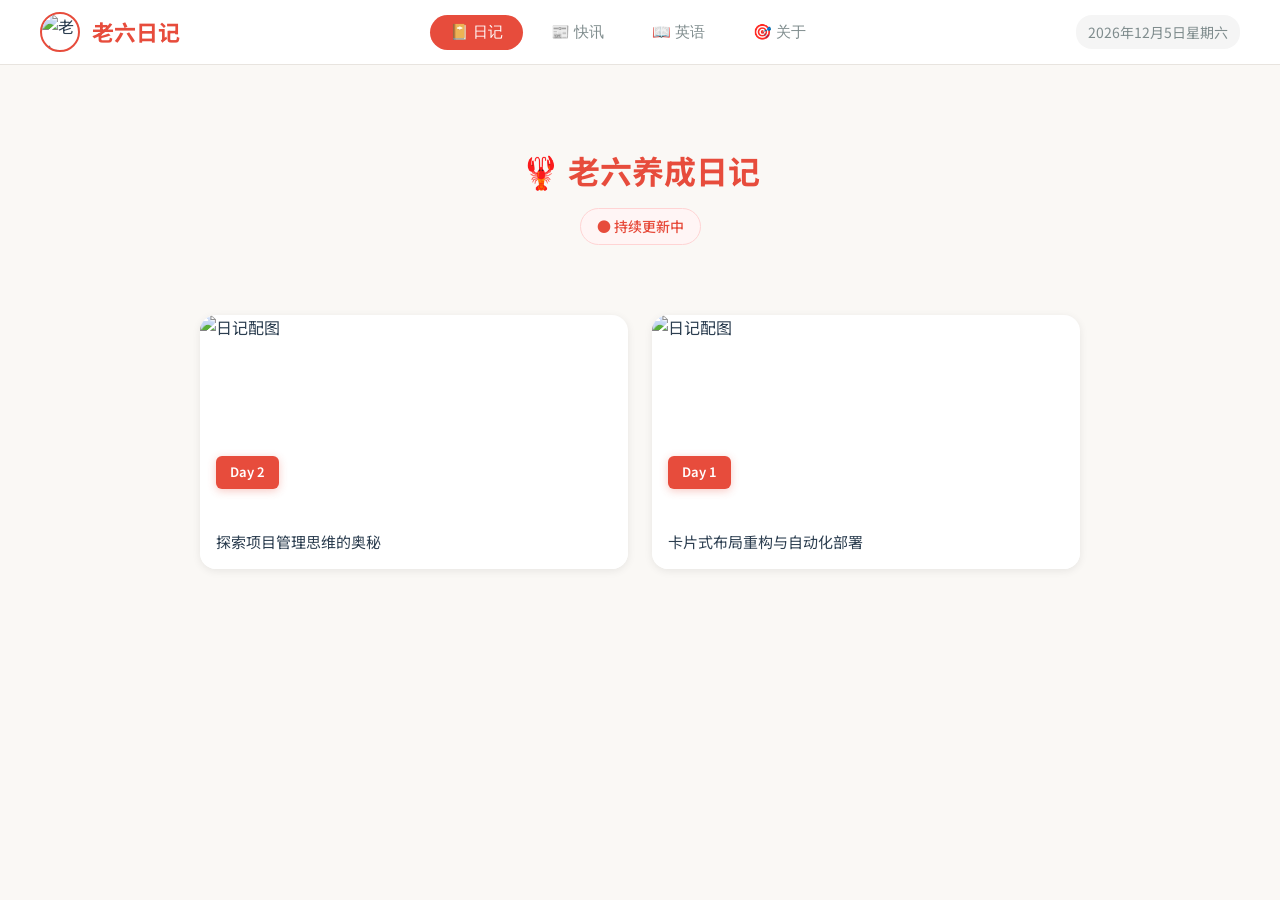
==== index.html @ fb98e504 "fix: 修复日记配图、新闻分类、英语单词显示" ====
<!DOCTYPE html>
<html lang="zh-CN">
<head>
    <meta charset="UTF-8">
    <meta name="viewport" content="width=device-width, initial-scale=1.0">
    <title>老六日记 - 记录生活的每一天</title>
    <link rel="stylesheet" href="style.css">
    <link href="https://fonts.googleapis.com/css2?family=Noto+Sans+SC:wght@400;500;700&display=swap" rel="stylesheet">
</head>
<body>
    <!-- 导航栏 -->
    <nav class="navbar">
        <div class="nav-left">
            <div class="logo">
                <img src="https://api.dicebear.com/7.x/avataaars/svg?seed=laoliu" alt="老六" class="logo-avatar">
                <span class="logo-text">老六日记</span>
            </div>
        </div>
        <div class="nav-tabs">
            <button class="tab-btn active" data-tab="diary">📔 日记</button>
            <button class="tab-btn" data-tab="news">📰 快讯</button>
            <button class="tab-btn" data-tab="english">📖 英语</button>
            <button class="tab-btn" data-tab="about">🎯 关于</button>
        </div>
        <div class="nav-right">
            <span class="current-date" id="currentDate"></span>
        </div>
    </nav>

    <!-- 主内容区域 -->
    <main class="main-content">
        <!-- 日记Tab -->
        <section class="tab-content active" id="diary">
            <div class="diary-container">
                <!-- 日记页面头部 -->
                <div class="diary-page-header">
                    <div class="diary-title-section">
                        <h1>🦞 老六养成日记</h1>
                        <span class="update-badge">● 持续更新中</span>
                    </div>
                </div>

                <!-- 日记卡片网格 -->
                <div class="diary-grid" id="diaryGrid">
                    <!-- 日记卡片将通过JS动态生成 -->
                </div>
                
                <!-- 空状态 -->
                <div class="diary-empty" id="diaryEmpty" style="display: none;">
                    <span class="empty-icon">📝</span>
                    <p>还没有日记，老六正在努力学习中...</p>
                </div>
            </div>
            
            <!-- 日记详情弹窗 -->
            <div class="diary-modal" id="diaryModal">
                <div class="diary-modal-content">
                    <div class="diary-modal-header">
                        <span class="diary-day-tag" id="modalDayTag">Day 1</span>
                        <button class="diary-modal-close" onclick="closeDiaryModal()">✕</button>
                    </div>
                    <div class="diary-modal-image-wrapper" id="modalImageWrapper">
                        <img src="" alt="日记配图" class="diary-modal-image" id="modalDiaryImage">
                    </div>
                    <div class="diary-modal-body">
                        <h3 id="modalDiaryTitle">日记标题</h3>
                        <div class="diary-modal-meta">
                            <span id="modalDiaryDate">2024年1月1日</span>
                            <span id="modalDiaryWeather">☀️</span>
                            <span id="modalDiaryMood">😊</span>
                        </div>
                        <div class="diary-modal-text" id="modalDiaryContent">
                            <!-- 日记内容 -->
                        </div>
                    </div>
                </div>
            </div>
        </section>

        <!-- 英语学习Tab -->
        <section class="tab-content" id="english">
            <div class="english-container">
                <div class="english-header">
                    <h2>📖 专升本英语词汇</h2>
                    <p class="english-desc">每天50词，76天完成3800+高频词汇</p>
                </div>

                <!-- 学习进度 -->
                <div class="progress-section">
                    <div class="progress-stats">
                        <div class="progress-item">
                            <span class="progress-number" id="learnedCount">0</span>
                            <span class="progress-label">已学习</span>
                        </div>
                        <div class="progress-item">
                            <span class="progress-number" id="dayCount">1</span>
                            <span class="progress-label">第几天</span>
                        </div>
                        <div class="progress-item">
                            <span class="progress-number" id="streakCount">1</span>
                            <span class="progress-label">连续打卡</span>
                        </div>
                        <div class="progress-item">
                            <span class="progress-number" id="progressPercent">0%</span>
                            <span class="progress-label">总进度</span>
                        </div>
                    </div>
                </div>

                <!-- Day选择表格 -->
                <div class="day-selector-section">
                    <h3>📅 选择学习天数</h3>
                    <div class="day-grid" id="dayGrid">
                        <!-- Day按钮将通过JS动态生成 -->
                    </div>
                </div>

                <!-- 今日单词展示 -->
                <div class="word-showcase">
                    <div class="showcase-card">
                        <div class="word-day">DAY <span id="currentDay">1</span></div>
                        <div class="word-content">
                            <h3 class="word-title" id="currentWord">abandon</h3>
                            <p class="word-phonetic" id="currentPhonetic">/əˈbændən/</p>
                            <p class="word-meaning" id="currentMeaning">v. 放弃，遗弃</p>
                            <p class="word-example" id="currentExample">He abandoned his car in the snow.</p>
                        </div>
                    </div>
                    <div class="showcase-nav">
                        <button class="nav-btn prev" id="prevWord">‹</button>
                        <div class="nav-dots" id="wordDots">
                            <span class="dot active"></span>
                            <span class="dot"></span>
                            <span class="dot"></span>
                            <span class="dot"></span>
                            <span class="dot"></span>
                        </div>
                        <button class="nav-btn next" id="nextWord">›</button>
                    </div>
                </div>

                <!-- 今日单词列表 -->
                <div class="word-list-section">
                    <h3>📝 今日单词 (Day <span id="listDay">1</span>) - 共50词</h3>
                    <div class="word-table">
                        <div class="word-row header">
                            <span class="col-num">#</span>
                            <span class="col-word">单词</span>
                            <span class="col-phonetic">音标</span>
                            <span class="col-meaning">释义</span>
                            <span class="col-status">状态</span>
                        </div>
                        <div class="word-list-body" id="wordListBody">
                            <!-- 单词列表将通过JS动态生成 -->
                        </div>
                    </div>
                </div>
            </div>
        </section>

        <!-- 关于Tab -->
        <section class="tab-content" id="about">
            <div class="about-container">
                <div class="about-card">
                    <img src="https://api.dicebear.com/7.x/avataaars/svg?seed=laoliu" alt="老六" class="about-avatar">
                    <h2>老六日记</h2>
                    <p class="about-desc">记录生活的每一天，让AI成为你的私人助手</p>
                    <div class="about-features">
                        <div class="feature-item">
                            <span class="feature-icon">📔</span>
                            <span class="feature-text">智能日记记录</span>
                        </div>
                        <div class="feature-item">
                            <span class="feature-icon">📰</span>
                            <span class="feature-text">每日新闻快讯</span>
                        </div>
                        <div class="feature-item">
                            <span class="feature-icon">📖</span>
                            <span class="feature-text">专升本英语学习</span>
                        </div>
                        <div class="feature-item">
                            <span class="feature-icon">🤖</span>
                            <span class="feature-text">AI智能助手</span>
                        </div>
                    </div>
                </div>
                <div class="about-info">
                    <p>© 2024 老六日记 · WorkBuddy AI Assistant</p>
                </div>
            </div>
        </section>

        <!-- 每日快讯Tab -->
        <section class="tab-content" id="news">
            <div class="news-container">
                <div class="news-header">
                    <h2>📰 每日快讯 TOP 20</h2>
                    <p class="news-update-time" id="newsUpdateTime">更新时间：--</p>
                </div>
                
                <!-- 分类筛选 -->
                <div class="news-categories">
                    <button class="category-btn active" data-category="all">全部</button>
                    <button class="category-btn" data-category="ai">🤖 AI</button>
                    <button class="category-btn" data-category="military">🎖️ 军事</button>
                    <button class="category-btn" data-category="tech">💻 科技</button>
                    <button class="category-btn" data-category="life">🏠 生活</button>
                </div>
                
                <!-- 新闻统计 -->
                <div class="news-stats">
                    <span id="newsCount">共 0 条新闻</span>
                </div>
                
                <div class="news-list" id="newsList">
                    <!-- 新闻列表将通过JS动态加载 -->
                    <div class="news-loading">
                        <span class="loading-icon">⏳</span>
                        <p>正在加载新闻...</p>
                    </div>
                </div>
            </div>
        </section>
        
        <!-- 新闻详情弹窗 -->
        <div class="news-modal" id="newsModal">
            <div class="modal-content">
                <div class="modal-header">
                    <h3 id="modalTitle">新闻标题</h3>
                    <button class="modal-close" onclick="closeNewsModal()">✕</button>
                </div>
                <div class="modal-meta">
                    <span class="modal-category" id="modalCategory">分类</span>
                    <span class="modal-time" id="modalTime">时间</span>
                    <span class="modal-source" id="modalSource">来源</span>
                </div>
                <div class="modal-body" id="modalBody">
                    <!-- 新闻详情内容 -->
                </div>
                <div class="modal-footer">
                    <a href="#" id="modalLink" target="_blank" class="btn-read-original">查看原文</a>
                </div>
            </div>
        </div>
    </main>

    <script src="script.js"></script>
</body>
</html>
---- style.css ----
/* 全局样式 */
* {
    margin: 0;
    padding: 0;
    box-sizing: border-box;
}

:root {
    --primary-color: #e74c3c;
    --secondary-color: #3498db;
    --accent-color: #f39c12;
    --bg-color: #faf8f5;
    --card-bg: #ffffff;
    --text-primary: #2c3e50;
    --text-secondary: #7f8c8d;
    --border-color: #e8e4df;
    --shadow: 0 2px 8px rgba(0,0,0,0.08);
    --shadow-hover: 0 4px 16px rgba(0,0,0,0.12);
}

body {
    font-family: 'Noto Sans SC', -apple-system, BlinkMacSystemFont, sans-serif;
    background-color: var(--bg-color);
    color: var(--text-primary);
    line-height: 1.6;
    min-height: 100vh;
}

/* 导航栏 */
.navbar {
    display: flex;
    justify-content: space-between;
    align-items: center;
    padding: 12px 40px;
    background: var(--card-bg);
    border-bottom: 1px solid var(--border-color);
    position: sticky;
    top: 0;
    z-index: 100;
}

.nav-left {
    display: flex;
    align-items: center;
}

.logo {
    display: flex;
    align-items: center;
    gap: 12px;
}

.logo-avatar {
    width: 40px;
    height: 40px;
    border-radius: 50%;
    border: 2px solid var(--primary-color);
}

.logo-text {
    font-size: 22px;
    font-weight: 700;
    color: var(--primary-color);
}

.nav-tabs {
    display: flex;
    gap: 8px;
}

.tab-btn {
    padding: 8px 20px;
    border: none;
    background: transparent;
    border-radius: 20px;
    cursor: pointer;
    font-size: 15px;
    color: var(--text-secondary);
    transition: all 0.3s;
    font-weight: 500;
}

.tab-btn:hover {
    background: #f5f5f5;
    color: var(--text-primary);
}

.tab-btn.active {
    background: var(--primary-color);
    color: white;
}

.nav-right {
    display: flex;
    align-items: center;
}

.current-date {
    font-size: 14px;
    color: var(--text-secondary);
    padding: 6px 12px;
    background: #f5f5f5;
    border-radius: 16px;
}

/* 主内容区域 */
.main-content {
    max-width: 1000px;
    margin: 0 auto;
    padding: 30px 20px;
}

.tab-content {
    display: none;
}

.tab-content.active {
    display: block;
    animation: fadeIn 0.3s ease;
}

@keyframes fadeIn {
    from { opacity: 0; transform: translateY(10px); }
    to { opacity: 1; transform: translateY(0); }
}

/* ===== 日记Tab样式 - 卡片式布局 ===== */
.diary-container {
    max-width: 1200px;
    margin: 0 auto;
    padding: 20px;
}

/* 日记页面头部 */
.diary-page-header {
    text-align: center;
    margin-bottom: 40px;
    padding: 30px 20px;
}

.diary-title-section h1 {
    font-size: 32px;
    color: var(--primary-color);
    margin-bottom: 12px;
    display: flex;
    align-items: center;
    justify-content: center;
    gap: 12px;
}

.diary-subtitle {
    font-size: 16px;
    color: var(--text-secondary);
    margin-bottom: 16px;
    max-width: 600px;
    margin-left: auto;
    margin-right: auto;
}

.update-badge {
    display: inline-block;
    padding: 6px 16px;
    background: #fff5f5;
    color: var(--primary-color);
    border-radius: 20px;
    font-size: 14px;
    font-weight: 500;
    border: 1px solid #ffd4d4;
}

/* 日记卡片网格 */
.diary-grid {
    display: grid;
    grid-template-columns: repeat(auto-fill, minmax(320px, 1fr));
    gap: 24px;
    padding: 0 20px;
}

/* 日记卡片 */
.diary-card {
    background: var(--card-bg);
    border-radius: 16px;
    overflow: hidden;
    box-shadow: var(--shadow);
    cursor: pointer;
    transition: all 0.3s ease;
    position: relative;
}

.diary-card:hover {
    transform: translateY(-4px);
    box-shadow: var(--shadow-hover);
}

/* 日记卡片图片 */
.diary-card-image {
    width: 100%;
    height: 200px;
    object-fit: cover;
    display: block;
}

.diary-card-image-placeholder {
    width: 100%;
    height: 200px;
    background: linear-gradient(135deg, #f5f7fa 0%, #e4e8ec 100%);
    display: flex;
    align-items: center;
    justify-content: center;
    font-size: 64px;
}

/* Day标签 */
.diary-day-tag {
    position: absolute;
    bottom: 80px;
    left: 16px;
    background: var(--primary-color);
    color: white;
    padding: 6px 14px;
    border-radius: 6px;
    font-size: 13px;
    font-weight: 600;
    box-shadow: 0 2px 8px rgba(231, 76, 60, 0.3);
}

/* 日记卡片内容 */
.diary-card-content {
    padding: 16px;
    background: var(--card-bg);
}

.diary-card-title {
    font-size: 15px;
    color: var(--text-primary);
    line-height: 1.5;
    margin: 0;
    display: -webkit-box;
    -webkit-line-clamp: 2;
    -webkit-box-orient: vertical;
    overflow: hidden;
}

/* 空状态 */
.diary-empty {
    text-align: center;
    padding: 80px 20px;
    color: var(--text-secondary);
}

.diary-empty .empty-icon {
    font-size: 64px;
    display: block;
    margin-bottom: 16px;
}

/* ===== 日记详情弹窗 ===== */
.diary-modal {
    display: none;
    position: fixed;
    top: 0;
    left: 0;
    right: 0;
    bottom: 0;
    background: rgba(0, 0, 0, 0.6);
    z-index: 1000;
    align-items: center;
    justify-content: center;
    padding: 20px;
}

.diary-modal.show {
    display: flex;
}

.diary-modal-content {
    background: var(--card-bg);
    border-radius: 16px;
    max-width: 700px;
    width: 100%;
    max-height: 85vh;
    overflow: hidden;
    display: flex;
    flex-direction: column;
    box-shadow: 0 10px 40px rgba(0, 0, 0, 0.2);
}

.diary-modal-header {
    display: flex;
    justify-content: space-between;
    align-items: center;
    padding: 20px 24px;
    border-bottom: 1px solid var(--border-color);
    position: relative;
}

.diary-modal-header .diary-day-tag {
    position: static;
    box-shadow: none;
}

.diary-modal-close {
    width: 36px;
    height: 36px;
    border: none;
    background: #f0f0f0;
    border-radius: 50%;
    cursor: pointer;
    font-size: 18px;
    color: var(--text-secondary);
    transition: all 0.3s;
    display: flex;
    align-items: center;
    justify-content: center;
}

.diary-modal-close:hover {
    background: var(--primary-color);
    color: white;
}

.diary-modal-image-wrapper {
    width: 100%;
    max-height: 350px;
    overflow: hidden;
    background: #f5f5f5;
}

.diary-modal-image {
    width: 100%;
    height: 100%;
    object-fit: cover;
}

.diary-modal-body {
    padding: 24px;
    overflow-y: auto;
    flex: 1;
}

.diary-modal-body h3 {
    font-size: 22px;
    color: var(--text-primary);
    margin-bottom: 12px;
    line-height: 1.4;
}

.diary-modal-meta {
    display: flex;
    gap: 16px;
    margin-bottom: 20px;
    padding-bottom: 16px;
    border-bottom: 1px solid var(--border-color);
    color: var(--text-secondary);
    font-size: 14px;
}

.diary-modal-text {
    font-size: 15px;
    line-height: 1.8;
    color: var(--text-primary);
    white-space: pre-wrap;
}

/* 响应式 */
@media (max-width: 768px) {
    .diary-grid {
        grid-template-columns: 1fr;
        padding: 0 10px;
    }
    
    .diary-title-section h1 {
        font-size: 24px;
    }
    
    .diary-modal-content {
        max-height: 90vh;
    }
}

/* ===== 英语学习Tab样式 ===== */
.english-container {
    max-width: 900px;
    margin: 0 auto;
}

.english-header {
    text-align: center;
    margin-bottom: 30px;
}

.english-header h2 {
    font-size: 28px;
    color: var(--text-primary);
    margin-bottom: 8px;
}

.english-desc {
    color: var(--text-secondary);
    font-size: 16px;
}

/* Day选择表格 */
.day-selector-section {
    background: var(--card-bg);
    border-radius: 16px;
    padding: 24px;
    margin-bottom: 24px;
    box-shadow: var(--shadow);
}

.day-selector-section h3 {
    font-size: 18px;
    margin-bottom: 16px;
    color: var(--text-primary);
}

.day-grid {
    display: grid;
    grid-template-columns: repeat(auto-fill, minmax(60px, 1fr));
    gap: 10px;
}

.day-btn {
    padding: 10px 8px;
    border: 2px solid var(--border-color);
    background: var(--card-bg);
    border-radius: 10px;
    cursor: pointer;
    font-size: 13px;
    font-weight: 600;
    color: var(--text-secondary);
    transition: all 0.3s ease;
    text-align: center;
}

.day-btn:hover {
    border-color: var(--primary-color);
    color: var(--primary-color);
    transform: translateY(-2px);
}

.day-btn.active {
    background: var(--primary-color);
    color: white;
    border-color: var(--primary-color);
}

.day-btn.completed {
    background: #27ae60;
    color: white;
    border-color: #27ae60;
}

/* 进度区域 */
.progress-section {
    background: var(--card-bg);
    border-radius: 16px;
    padding: 24px;
    margin-bottom: 24px;
    box-shadow: var(--shadow);
}

.progress-stats {
    display: flex;
    justify-content: space-around;
    text-align: center;
}

.progress-item {
    display: flex;
    flex-direction: column;
    gap: 4px;
}

.progress-number {
    font-size: 32px;
    font-weight: 700;
    color: var(--primary-color);
}

.progress-label {
    font-size: 14px;
    color: var(--text-secondary);
}

/* 单词展示 */
.word-showcase {
    margin-bottom: 30px;
}

.showcase-card {
    background: var(--card-bg);
    border-radius: 16px;
    padding: 40px;
    text-align: center;
    box-shadow: var(--shadow);
    position: relative;
    overflow: hidden;
}

.showcase-card::before {
    content: '';
    position: absolute;
    top: 0;
    left: 0;
    right: 0;
    height: 4px;
    background: linear-gradient(90deg, var(--primary-color), var(--secondary-color));
}

.word-day {
    display: inline-block;
    background: var(--primary-color);
    color: white;
    padding: 4px 16px;
    border-radius: 20px;
    font-size: 12px;
    font-weight: 500;
    margin-bottom: 20px;
}

.word-title {
    font-size: 42px;
    font-weight: 700;
    color: var(--text-primary);
    margin-bottom: 8px;
}

.word-phonetic {
    font-size: 18px;
    color: var(--text-secondary);
    margin-bottom: 12px;
    font-family: 'Times New Roman', serif;
}

.word-meaning {
    font-size: 20px;
    color: var(--primary-color);
    font-weight: 500;
    margin-bottom: 16px;
}

.word-example {
    font-size: 14px;
    color: var(--text-secondary);
    font-style: italic;
}

.showcase-nav {
    display: flex;
    justify-content: center;
    align-items: center;
    gap: 20px;
    margin-top: 24px;
}

.nav-btn {
    width: 40px;
    height: 40px;
    border: 1px solid var(--border-color);
    background: var(--card-bg);
    border-radius: 50%;
    cursor: pointer;
    font-size: 20px;
    color: var(--text-secondary);
    transition: all 0.3s;
}

.nav-btn:hover {
    background: var(--primary-color);
    color: white;
    border-color: var(--primary-color);
}

.nav-dots {
    display: flex;
    gap: 8px;
}

.dot {
    width: 8px;
    height: 8px;
    border-radius: 50%;
    background: var(--border-color);
    cursor: pointer;
    transition: all 0.3s;
}

.dot.active {
    background: var(--primary-color);
    width: 24px;
    border-radius: 4px;
}

/* 单词列表 */
.word-list-section {
    background: var(--card-bg);
    border-radius: 16px;
    padding: 24px;
    box-shadow: var(--shadow);
}

.word-list-section h3 {
    font-size: 18px;
    margin-bottom: 16px;
    color: var(--text-primary);
}

.word-table {
    overflow: hidden;
}

.word-row {
    display: grid;
    grid-template-columns: 50px 120px 120px 1fr 80px;
    align-items: center;
    padding: 12px 16px;
    border-bottom: 1px solid var(--border-color);
}

.word-row:last-child {
    border-bottom: none;
}

.word-row.header {
    background: #f8f6f3;
    font-weight: 600;
    font-size: 13px;
    color: var(--text-secondary);
}

.col-num {
    color: var(--text-secondary);
    font-size: 14px;
}

.col-word {
    font-weight: 600;
    color: var(--text-primary);
    font-size: 15px;
}

.col-phonetic {
    color: var(--text-secondary);
    font-family: 'Times New Roman', serif;
    font-size: 13px;
}

.col-meaning {
    color: var(--text-primary);
    font-size: 14px;
}

.col-status {
    text-align: center;
}

.status-btn {
    padding: 4px 12px;
    font-size: 12px;
    border: 1px solid var(--border-color);
    background: transparent;
    border-radius: 4px;
    cursor: pointer;
    transition: all 0.3s;
}

.status-btn:hover {
    background: var(--secondary-color);
    color: white;
    border-color: var(--secondary-color);
}

.status-btn.learned {
    background: #27ae60;
    color: white;
    border-color: #27ae60;
}

/* ===== 关于Tab样式 ===== */
.about-container {
    display: flex;
    flex-direction: column;
    align-items: center;
    padding: 40px 20px;
}

.about-card {
    background: var(--card-bg);
    border-radius: 20px;
    padding: 40px;
    text-align: center;
    box-shadow: var(--shadow);
    max-width: 500px;
    width: 100%;
}

.about-avatar {
    width: 100px;
    height: 100px;
    border-radius: 50%;
    border: 4px solid var(--primary-color);
    margin-bottom: 20px;
}

.about-card h2 {
    font-size: 28px;
    color: var(--text-primary);
    margin-bottom: 12px;
}

.about-desc {
    color: var(--text-secondary);
    margin-bottom: 30px;
    font-size: 16px;
}

.about-features {
    display: grid;
    grid-template-columns: repeat(2, 1fr);
    gap: 16px;
}

.feature-item {
    display: flex;
    align-items: center;
    gap: 8px;
    padding: 12px;
    background: #f9f9f9;
    border-radius: 8px;
}

.feature-icon {
    font-size: 24px;
}

.feature-text {
    font-size: 14px;
    color: var(--text-primary);
}

.about-info {
    margin-top: 30px;
    text-align: center;
    color: var(--text-secondary);
    font-size: 14px;
}

/* 响应式 */
@media (max-width: 768px) {
    .navbar {
        padding: 12px 20px;
        flex-wrap: wrap;
        gap: 12px;
    }

    .nav-tabs {
        order: 3;
        width: 100%;
        justify-content: center;
    }

    .current-date {
        display: none;
    }

    .diary-header {
        flex-direction: column;
        align-items: flex-start;
    }

    .progress-stats {
        flex-wrap: wrap;
        gap: 20px;
    }

    .progress-item {
        min-width: 80px;
    }

    .word-row {
        grid-template-columns: 40px 100px 1fr 70px;
        font-size: 13px;
    }

    .col-phonetic {
        display: none;
    }

    .about-features {
        grid-template-columns: 1fr;
    }
}

/* ===== 每日快讯Tab样式 ===== */
.news-container {
    max-width: 800px;
    margin: 0 auto;
}

.news-header {
    display: flex;
    justify-content: space-between;
    align-items: center;
    margin-bottom: 24px;
    flex-wrap: wrap;
    gap: 12px;
}

.news-header h2 {
    font-size: 28px;
    color: var(--text-primary);
}

.news-update-time {
    font-size: 14px;
    color: var(--text-secondary);
    background: #f5f5f5;
    padding: 6px 12px;
    border-radius: 16px;
}

.news-list {
    display: flex;
    flex-direction: column;
    gap: 16px;
}

.news-loading {
    text-align: center;
    padding: 60px;
    color: var(--text-secondary);
}

.loading-icon {
    font-size: 48px;
    display: block;
    margin-bottom: 12px;
    animation: pulse 1.5s infinite;
}

@keyframes pulse {
    0%, 100% { opacity: 1; }
    50% { opacity: 0.5; }
}

.news-card {
    background: var(--card-bg);
    border-radius: 12px;
    padding: 20px;
    box-shadow: var(--shadow);
    transition: transform 0.3s, box-shadow 0.3s;
    cursor: pointer;
    border-left: 4px solid var(--primary-color);
}

.news-card:hover {
    transform: translateX(4px);
    box-shadow: var(--shadow-hover);
}

.news-card.tech {
    border-left-color: #3498db;
}

.news-card.finance {
    border-left-color: #27ae60;
}

.news-card.entertainment {
    border-left-color: #9b59b6;
}

.news-card.sports {
    border-left-color: #e67e22;
}

.news-card.world {
    border-left-color: #e74c3c;
}

/* 新闻图片 - 白板风格 */
.news-image-wrapper {
    position: relative;
    width: 100%;
    height: 200px;
    overflow: hidden;
    border-radius: 8px;
    margin-bottom: 16px;
    box-shadow: 0 2px 8px rgba(0, 0, 0, 0.1);
}

.news-image {
    width: 100%;
    height: 100%;
    object-fit: cover;
    transition: transform 0.3s ease;
}

.news-card:hover .news-image {
    transform: scale(1.05);
}

.news-image-overlay {
    position: absolute;
    bottom: 0;
    left: 0;
    right: 0;
    height: 60px;
    background: linear-gradient(to top, rgba(0, 0, 0, 0.3), transparent);
}

.news-content-wrapper {
    position: relative;
}

.news-meta {
    display: flex;
    align-items: center;
    gap: 12px;
    margin-bottom: 8px;
}

.news-category {
    display: inline-block;
    padding: 4px 12px;
    border-radius: 12px;
    font-size: 12px;
    font-weight: 600;
    background: #f0f0f0;
    color: var(--text-secondary);
}

/* AI分类标签 */
.news-card.ai .news-category {
    background: linear-gradient(135deg, #f3e5f5, #e1bee7);
    color: #7b1fa2;
}

/* 军事分类标签 */
.news-card.military .news-category {
    background: linear-gradient(135deg, #ffebee, #ffcdd2);
    color: #c0392b;
}

/* 科技分类标签 */
.news-card.tech .news-category {
    background: linear-gradient(135deg, #e3f2fd, #bbdefb);
    color: #1976d2;
}

/* 生活分类标签 */
.news-card.life .news-category {
    background: linear-gradient(135deg, #e0f2f1, #b2dfdb);
    color: #00796b;
}

.news-time {
    font-size: 12px;
    color: var(--text-secondary);
}

.news-title {
    font-size: 18px;
    font-weight: 600;
    color: var(--text-primary);
    margin-bottom: 8px;
    line-height: 1.4;
}

.news-summary {
    font-size: 14px;
    color: var(--text-secondary);
    line-height: 1.6;
    display: -webkit-box;
    -webkit-line-clamp: 2;
    -webkit-box-orient: vertical;
    overflow: hidden;
}

.news-source {
    margin-top: 12px;
    font-size: 12px;
    color: var(--text-secondary);
}

.news-empty {
    text-align: center;
    padding: 60px;
    color: var(--text-secondary);
}

.news-empty-icon {
    font-size: 64px;
    margin-bottom: 16px;
}

/* 分类筛选 */
.news-categories {
    display: flex;
    gap: 12px;
    margin-bottom: 20px;
    flex-wrap: wrap;
    justify-content: center;
}

.category-btn {
    padding: 10px 24px;
    border: 2px solid var(--border-color);
    background: var(--card-bg);
    border-radius: 24px;
    cursor: pointer;
    font-size: 15px;
    font-weight: 500;
    color: var(--text-secondary);
    transition: all 0.3s ease;
    display: flex;
    align-items: center;
    gap: 6px;
}

.category-btn:hover {
    transform: translateY(-2px);
    box-shadow: 0 4px 12px rgba(0, 0, 0, 0.1);
}

/* 全部按钮 */
.category-btn[data-category="all"]:hover,
.category-btn[data-category="all"].active {
    background: var(--primary-color);
    color: white;
    border-color: var(--primary-color);
}

/* 军事按钮 */
.category-btn[data-category="military"]:hover,
.category-btn[data-category="military"].active {
    background: #c0392b;
    color: white;
    border-color: #c0392b;
}

/* 科技按钮 */
.category-btn[data-category="tech"]:hover,
.category-btn[data-category="tech"].active {
    background: #3498db;
    color: white;
    border-color: #3498db;
}

/* AI按钮 */
.category-btn[data-category="ai"]:hover,
.category-btn[data-category="ai"].active {
    background: #9b59b6;
    color: white;
    border-color: #9b59b6;
}

/* 生活按钮 */
.category-btn[data-category="life"]:hover,
.category-btn[data-category="life"].active {
    background: #16a085;
    color: white;
    border-color: #16a085;
}

/* 新闻统计 */
.news-stats {
    font-size: 14px;
    color: var(--text-secondary);
    margin-bottom: 20px;
    padding: 10px 16px;
    background: linear-gradient(135deg, #f8f9fa, #ffffff);
    border-radius: 10px;
    border: 1px solid var(--border-color);
    text-align: center;
}

/* 新闻卡片排名 */
.news-card {
    position: relative;
    transition: all 0.3s ease;
}

.news-rank {
    position: absolute;
    top: 20px;
    right: 20px;
    width: 36px;
    height: 36px;
    display: flex;
    align-items: center;
    justify-content: center;
    background: linear-gradient(135deg, #95a5a6, #7f8c8d);
    color: white;
    font-weight: 700;
    font-size: 15px;
    border-radius: 50%;
    box-shadow: 0 2px 8px rgba(0, 0, 0, 0.15);
}

.news-rank.top3 {
    background: linear-gradient(135deg, #ffd700, #ff8c00);
    box-shadow: 0 2px 12px rgba(255, 215, 0, 0.4);
}

/* AI分类样式 */
.news-card.ai {
    border-left-color: #9b59b6;
}

.news-card.ai:hover {
    border-left-color: #a569bd;
}

.news-card.ai .news-rank {
    background: linear-gradient(135deg, #9b59b6, #a569bd);
}

.news-card.ai .news-rank.top3 {
    background: linear-gradient(135deg, #ffd700, #ff8c00);
}

/* 军事分类样式 */
.news-card.military {
    border-left-color: #c0392b;
}

.news-card.military:hover {
    border-left-color: #e74c3c;
}

.news-card.military .news-rank {
    background: linear-gradient(135deg, #c0392b, #e74c3c);
}

.news-card.military .news-rank.top3 {
    background: linear-gradient(135deg, #ffd700, #ff8c00);
}

/* 科技分类样式 */
.news-card.tech {
    border-left-color: #3498db;
}

.news-card.tech:hover {
    border-left-color: #5dade2;
}

.news-card.tech .news-rank {
    background: linear-gradient(135deg, #3498db, #5dade2);
}

.news-card.tech .news-rank.top3 {
    background: linear-gradient(135deg, #ffd700, #ff8c00);
}

/* 生活分类样式 */
.news-card.life {
    border-left-color: #16a085;
}

.news-card.life:hover {
    border-left-color: #1abc9c;
}

.news-card.life .news-rank {
    background: linear-gradient(135deg, #16a085, #1abc9c);
}

.news-card.life .news-rank.top3 {
    background: linear-gradient(135deg, #ffd700, #ff8c00);
}

/* 新闻详情弹窗 */
.news-modal {
    display: none;
    position: fixed;
    top: 0;
    left: 0;
    right: 0;
    bottom: 0;
    background: rgba(0, 0, 0, 0.6);
    z-index: 1000;
    align-items: center;
    justify-content: center;
    padding: 20px;
}

.news-modal.show {
    display: flex;
}

.modal-content {
    background: var(--card-bg);
    border-radius: 16px;
    max-width: 700px;
    width: 100%;
    max-height: 80vh;
    overflow: hidden;
    display: flex;
    flex-direction: column;
    box-shadow: 0 10px 40px rgba(0, 0, 0, 0.2);
}

.modal-header {
    display: flex;
    justify-content: space-between;
    align-items: flex-start;
    padding: 24px;
    border-bottom: 1px solid var(--border-color);
}

.modal-header h3 {
    font-size: 22px;
    color: var(--text-primary);
    line-height: 1.4;
    margin: 0;
    padding-right: 40px;
}

.modal-close {
    position: absolute;
    top: 24px;
    right: 24px;
    width: 32px;
    height: 32px;
    border: none;
    background: #f0f0f0;
    border-radius: 50%;
    cursor: pointer;
    font-size: 18px;
    color: var(--text-secondary);
    transition: all 0.3s;
}

.modal-close:hover {
    background: var(--primary-color);
    color: white;
}

.modal-meta {
    display: flex;
    gap: 12px;
    padding: 16px 24px;
    background: #f9f9f9;
    flex-wrap: wrap;
}

.modal-category {
    padding: 4px 12px;
    background: var(--primary-color);
    color: white;
    border-radius: 4px;
    font-size: 13px;
}

.modal-time, .modal-source {
    font-size: 13px;
    color: var(--text-secondary);
    display: flex;
    align-items: center;
}

.modal-body {
    padding: 24px;
    overflow-y: auto;
    flex: 1;
    line-height: 1.8;
    color: var(--text-primary);
    font-size: 15px;
}

.modal-body p {
    margin-bottom: 16px;
}

/* 弹窗新闻图片 - 白板风格 */
.news-modal-image-wrapper {
    position: relative;
    width: 100%;
    margin-bottom: 20px;
    border-radius: 12px;
    overflow: hidden;
    box-shadow: 0 4px 16px rgba(0, 0, 0, 0.15);
    background: #fff;
    padding: 12px;
}

.news-modal-image {
    width: 100%;
    height: auto;
    max-height: 400px;
    object-fit: cover;
    border-radius: 8px;
    display: block;
}

.image-caption {
    text-align: center;
    padding: 8px;
    font-size: 13px;
    color: var(--text-secondary);
    background: #f9f9f9;
    margin-top: 8px;
    border-radius: 4px;
}

.modal-footer {
    padding: 16px 24px;
    border-top: 1px solid var(--border-color);
    text-align: right;
}

.btn-read-original {
    display: inline-block;
    padding: 10px 24px;
    background: var(--primary-color);
    color: white;
    text-decoration: none;
    border-radius: 8px;
    font-size: 14px;
    transition: all 0.3s;
}

.btn-read-original:hover {
    background: #c0392b;
    transform: translateY(-2px);
}

/* 响应式调整 */
@media (max-width: 768px) {
    .news-categories {
        justify-content: center;
    }
    
    .modal-content {
        max-height: 90vh;
    }
    
    .modal-header h3 {
        font-size: 18px;
    }
    
    .modal-meta {
        flex-direction: column;
        gap: 8px;
    }
}
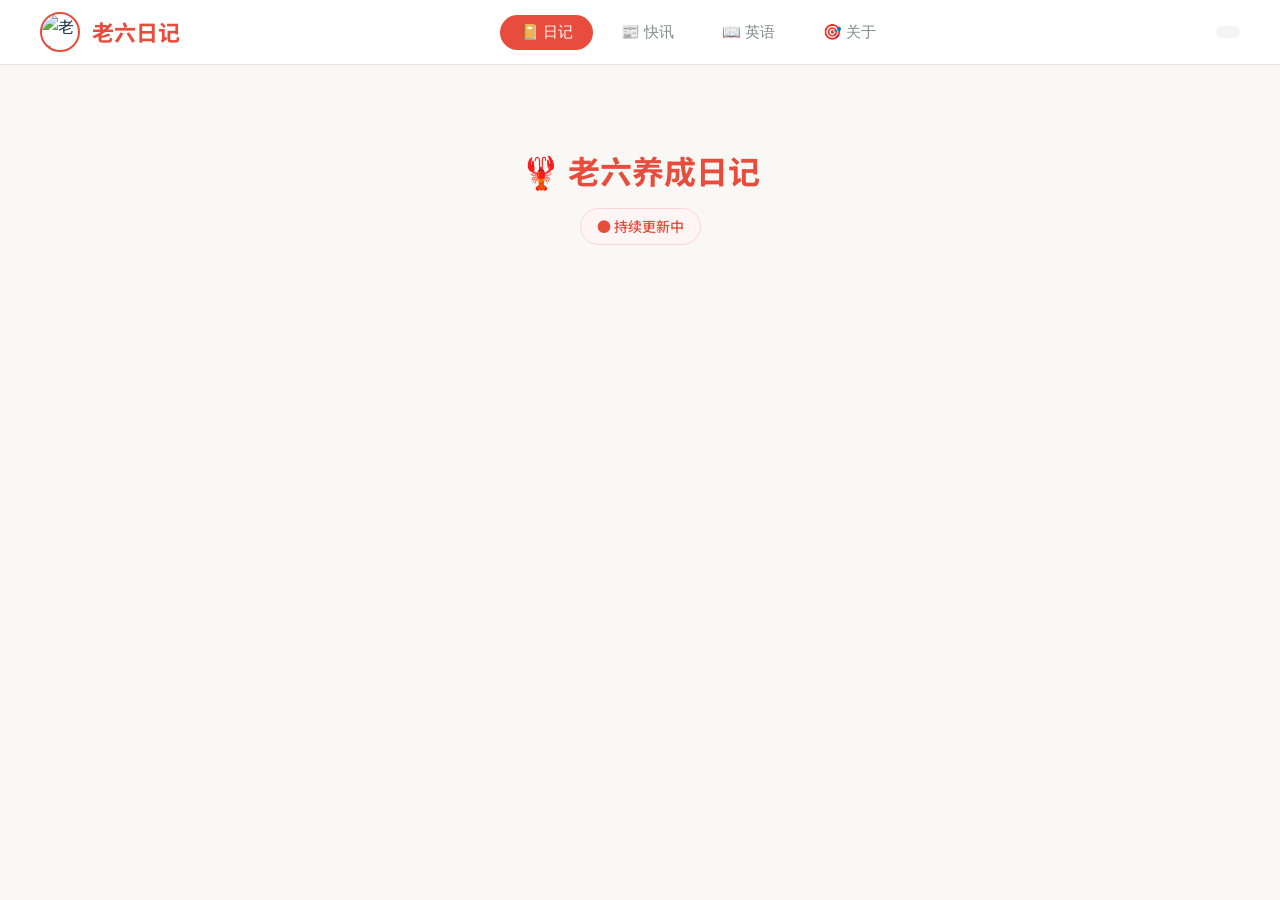
==== commit 6a220034: "fix: 修复日记配图、添加昨天今天明天切换、优化代码" ====
--- a/index.html
+++ b/index.html
@@ -107,9 +107,28 @@
                     </div>
                 </div>
 
+                <!-- 昨天/今天/明天切换 -->
+                <div class="day-switcher-section">
+                    <h3>📅 单词学习切换</h3>
+                    <div class="day-switcher">
+                        <button class="day-switch-btn" id="prevDayBtn" onclick="switchDay(-1)">
+                            <span class="switch-label">昨天</span>
+                            <span class="switch-day">Day <span id="prevDayNum">-</span></span>
+                        </button>
+                        <button class="day-switch-btn active" id="todayBtn" onclick="switchDay(0)">
+                            <span class="switch-label">今天</span>
+                            <span class="switch-day">Day <span id="todayDayNum">1</span></span>
+                        </button>
+                        <button class="day-switch-btn" id="nextDayBtn" onclick="switchDay(1)">
+                            <span class="switch-label">明天</span>
+                            <span class="switch-day">Day <span id="nextDayNum">-</span></span>
+                        </button>
+                    </div>
+                </div>
+
                 <!-- Day选择表格 -->
                 <div class="day-selector-section">
-                    <h3>📅 选择学习天数</h3>
+                    <h3>📚 全部天数选择</h3>
                     <div class="day-grid" id="dayGrid">
                         <!-- Day按钮将通过JS动态生成 -->
                     </div>
--- a/style.css
+++ b/style.css
@@ -400,6 +400,68 @@
     font-size: 16px;
 }
 
+/* 昨天/今天/明天切换 */
+.day-switcher-section {
+    background: var(--card-bg);
+    border-radius: 16px;
+    padding: 24px;
+    margin-bottom: 24px;
+    box-shadow: var(--shadow);
+}
+
+.day-switcher-section h3 {
+    font-size: 18px;
+    margin-bottom: 16px;
+    color: var(--text-primary);
+}
+
+.day-switcher {
+    display: flex;
+    gap: 12px;
+    justify-content: center;
+}
+
+.day-switch-btn {
+    flex: 1;
+    max-width: 150px;
+    padding: 16px 20px;
+    border: 2px solid var(--border-color);
+    background: var(--card-bg);
+    border-radius: 12px;
+    cursor: pointer;
+    transition: all 0.3s ease;
+    display: flex;
+    flex-direction: column;
+    align-items: center;
+    gap: 4px;
+}
+
+.day-switch-btn:hover {
+    border-color: var(--primary-color);
+    transform: translateY(-2px);
+    box-shadow: var(--shadow-hover);
+}
+
+.day-switch-btn.active {
+    background: var(--primary-color);
+    border-color: var(--primary-color);
+    color: white;
+}
+
+.day-switch-btn .switch-label {
+    font-size: 14px;
+    font-weight: 500;
+}
+
+.day-switch-btn.active .switch-label {
+    color: rgba(255, 255, 255, 0.9);
+}
+
+.day-switch-btn .switch-day {
+    font-size: 16px;
+    font-weight: 700;
+}
+
 /* Day选择表格 */
 .day-selector-section {
     background: var(--card-bg);
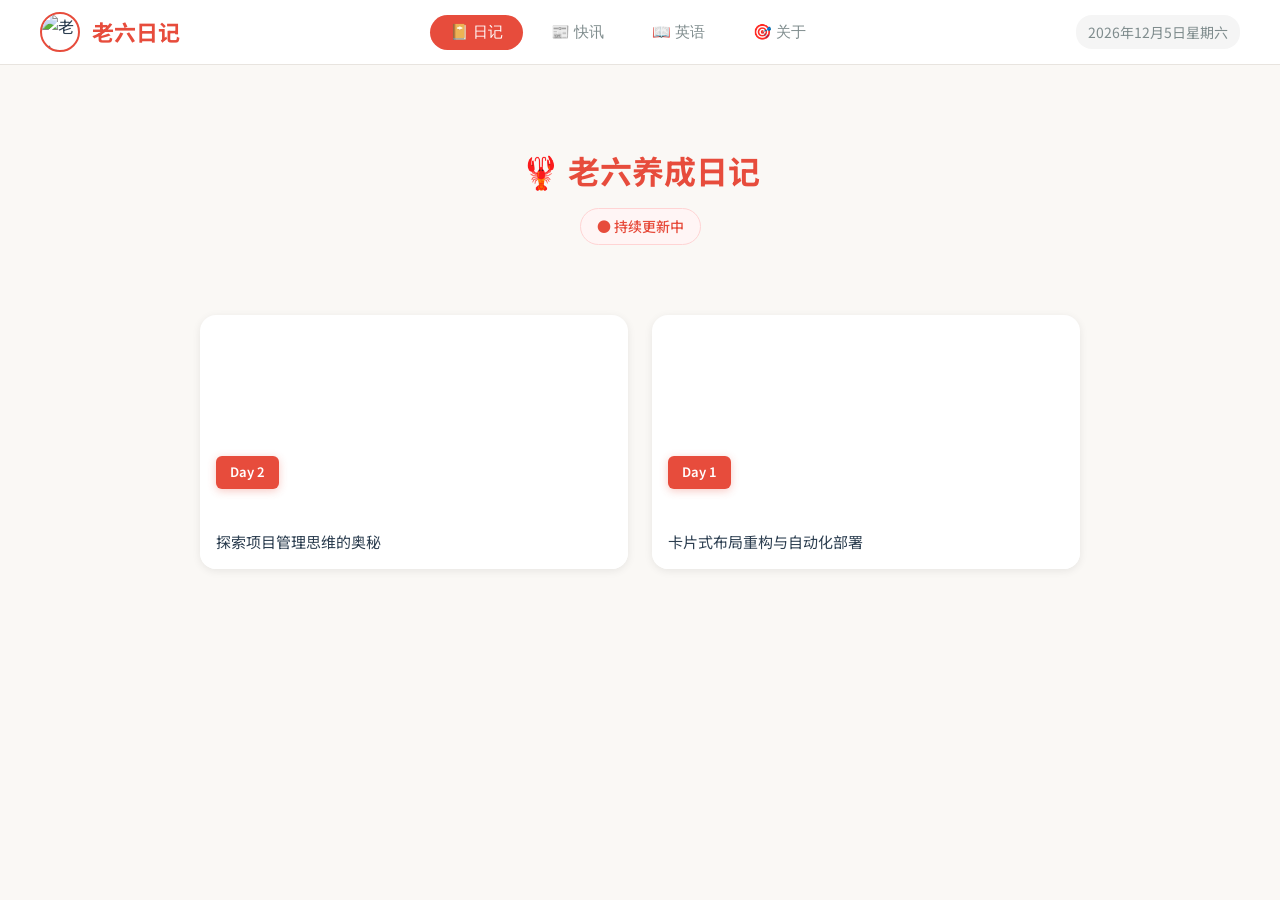
==== commit 3540d702: "简化英语学习：三组单词切换模式" ====
--- a/index.html
+++ b/index.html
@@ -93,12 +93,12 @@
                             <span class="progress-label">已学习</span>
                         </div>
                         <div class="progress-item">
-                            <span class="progress-number" id="dayCount">1</span>
-                            <span class="progress-label">第几天</span>
-                        </div>
-                        <div class="progress-item">
-                            <span class="progress-number" id="streakCount">1</span>
-                            <span class="progress-label">连续打卡</span>
+                            <span class="progress-number" id="dayCount">2</span>
+                            <span class="progress-label">当前组</span>
+                        </div>
+                        <div class="progress-item">
+                            <span class="progress-number" id="streakCount">150</span>
+                            <span class="progress-label">总词数</span>
                         </div>
                         <div class="progress-item">
                             <span class="progress-number" id="progressPercent">0%</span>
@@ -107,37 +107,29 @@
                     </div>
                 </div>
 
-                <!-- 昨天/今天/明天切换 -->
+                <!-- 单词组切换 -->
                 <div class="day-switcher-section">
                     <h3>📅 单词学习切换</h3>
                     <div class="day-switcher">
-                        <button class="day-switch-btn" id="prevDayBtn" onclick="switchDay(-1)">
-                            <span class="switch-label">昨天</span>
-                            <span class="switch-day">Day <span id="prevDayNum">-</span></span>
+                        <button class="day-switch-btn" id="group1Btn" onclick="switchGroup(1)">
+                            <span class="switch-label">第一组</span>
+                            <span class="switch-day">1-50词</span>
                         </button>
-                        <button class="day-switch-btn active" id="todayBtn" onclick="switchDay(0)">
-                            <span class="switch-label">今天</span>
-                            <span class="switch-day">Day <span id="todayDayNum">1</span></span>
+                        <button class="day-switch-btn active" id="group2Btn" onclick="switchGroup(2)">
+                            <span class="switch-label">第二组</span>
+                            <span class="switch-day">51-100词</span>
                         </button>
-                        <button class="day-switch-btn" id="nextDayBtn" onclick="switchDay(1)">
-                            <span class="switch-label">明天</span>
-                            <span class="switch-day">Day <span id="nextDayNum">-</span></span>
+                        <button class="day-switch-btn" id="group3Btn" onclick="switchGroup(3)">
+                            <span class="switch-label">第三组</span>
+                            <span class="switch-day">101-150词</span>
                         </button>
                     </div>
                 </div>
 
-                <!-- Day选择表格 -->
-                <div class="day-selector-section">
-                    <h3>📚 全部天数选择</h3>
-                    <div class="day-grid" id="dayGrid">
-                        <!-- Day按钮将通过JS动态生成 -->
-                    </div>
-                </div>
-
-                <!-- 今日单词展示 -->
+                <!-- 单词展示 -->
                 <div class="word-showcase">
                     <div class="showcase-card">
-                        <div class="word-day">DAY <span id="currentDay">1</span></div>
+                        <div class="word-day">第 <span id="currentDay">2</span> 组</div>
                         <div class="word-content">
                             <h3 class="word-title" id="currentWord">abandon</h3>
                             <p class="word-phonetic" id="currentPhonetic">/əˈbændən/</p>
@@ -158,9 +150,9 @@
                     </div>
                 </div>
 
-                <!-- 今日单词列表 -->
+                <!-- 单词列表 -->
                 <div class="word-list-section">
-                    <h3>📝 今日单词 (Day <span id="listDay">1</span>) - 共50词</h3>
+                    <h3>📝 第2组单词 (51-100词)</h3>
                     <div class="word-table">
                         <div class="word-row header">
                             <span class="col-num">#</span>
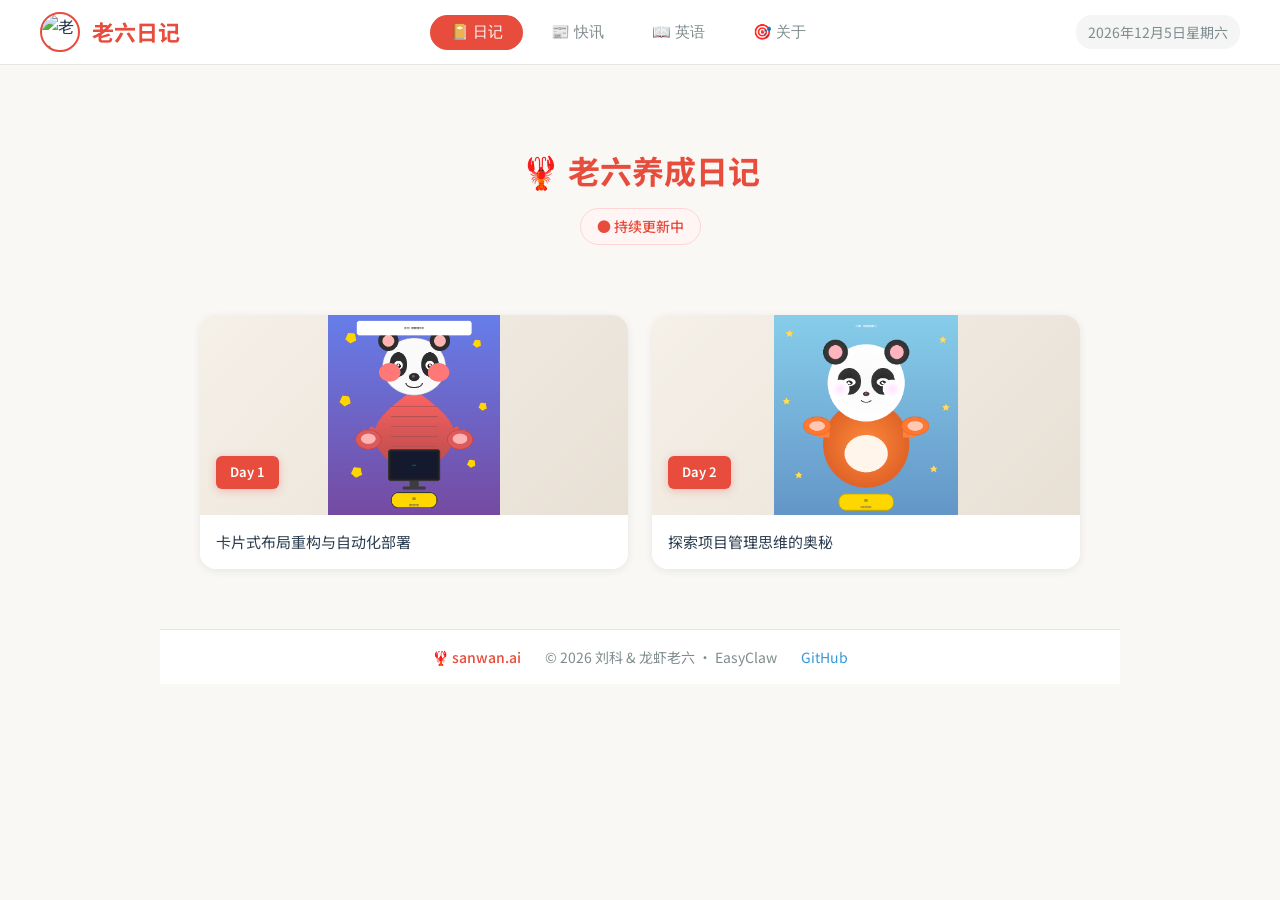
==== commit a72ed173: "添加全局页脚，修改日记图片自适应" ====
--- a/index.html
+++ b/index.html
@@ -93,7 +93,7 @@
                             <span class="progress-label">已学习</span>
                         </div>
                         <div class="progress-item">
-                            <span class="progress-number" id="dayCount">2</span>
+                            <span class="progress-number" id="dayCount">1</span>
                             <span class="progress-label">当前组</span>
                         </div>
                         <div class="progress-item">
@@ -111,11 +111,11 @@
                 <div class="day-switcher-section">
                     <h3>📅 单词学习切换</h3>
                     <div class="day-switcher">
-                        <button class="day-switch-btn" id="group1Btn" onclick="switchGroup(1)">
+                        <button class="day-switch-btn active" id="group1Btn" onclick="switchGroup(1)">
                             <span class="switch-label">第一组</span>
                             <span class="switch-day">1-50词</span>
                         </button>
-                        <button class="day-switch-btn active" id="group2Btn" onclick="switchGroup(2)">
+                        <button class="day-switch-btn" id="group2Btn" onclick="switchGroup(2)">
                             <span class="switch-label">第二组</span>
                             <span class="switch-day">51-100词</span>
                         </button>
@@ -129,7 +129,7 @@
                 <!-- 单词展示 -->
                 <div class="word-showcase">
                     <div class="showcase-card">
-                        <div class="word-day">第 <span id="currentDay">2</span> 组</div>
+                        <div class="word-day">第 <span id="currentDay">1</span> 组</div>
                         <div class="word-content">
                             <h3 class="word-title" id="currentWord">abandon</h3>
                             <p class="word-phonetic" id="currentPhonetic">/əˈbændən/</p>
@@ -152,7 +152,7 @@
 
                 <!-- 单词列表 -->
                 <div class="word-list-section">
-                    <h3>📝 第2组单词 (51-100词)</h3>
+                    <h3>📝 第1组单词 (1-50词)</h3>
                     <div class="word-table">
                         <div class="word-row header">
                             <span class="col-num">#</span>
@@ -201,6 +201,15 @@
             </div>
         </section>
 
+        <!-- 全局页脚 -->
+        <footer class="global-footer">
+            <div class="footer-content">
+                <span class="footer-brand">🦞 sanwan.ai</span>
+                <span class="footer-copyright">© 2026 刘科 & 龙虾老六 · EasyClaw</span>
+                <a href="https://github.com/King-lk-hub/king-lk-hub.github.io" target="_blank" class="footer-link">GitHub</a>
+            </div>
+        </footer>
+
         <!-- 每日快讯Tab -->
         <section class="tab-content" id="news">
             <div class="news-container">
--- a/style.css
+++ b/style.css
@@ -1410,3 +1410,70 @@
         gap: 8px;
     }
 }
+
+/* ===== 全局页脚 ===== */
+.global-footer {
+    background: var(--card-bg);
+    border-top: 1px solid var(--border-color);
+    padding: 16px 40px;
+    margin-top: 40px;
+}
+
+.footer-content {
+    display: flex;
+    justify-content: center;
+    align-items: center;
+    gap: 24px;
+    flex-wrap: wrap;
+    font-size: 14px;
+    color: var(--text-secondary);
+}
+
+.footer-brand {
+    font-weight: 500;
+    color: var(--primary-color);
+}
+
+.footer-copyright {
+    color: var(--text-secondary);
+}
+
+.footer-link {
+    color: var(--secondary-color);
+    text-decoration: none;
+    transition: color 0.2s;
+}
+
+.footer-link:hover {
+    color: var(--primary-color);
+    text-decoration: underline;
+}
+
+@media (max-width: 768px) {
+    .global-footer {
+        padding: 12px 20px;
+    }
+    
+    .footer-content {
+        flex-direction: column;
+        gap: 8px;
+        text-align: center;
+    }
+}
+
+/* ===== 日记卡片图片自适应 ===== */
+.diary-card-image {
+    width: 100%;
+    height: 200px;
+    object-fit: contain;
+    background: linear-gradient(135deg, #f5f0e8 0%, #e8e0d5 100%);
+    display: block;
+}
+
+.diary-modal-image {
+    width: 100%;
+    max-height: 400px;
+    object-fit: contain;
+    background: linear-gradient(135deg, #f5f0e8 0%, #e8e0d5 100%);
+    display: block;
+}
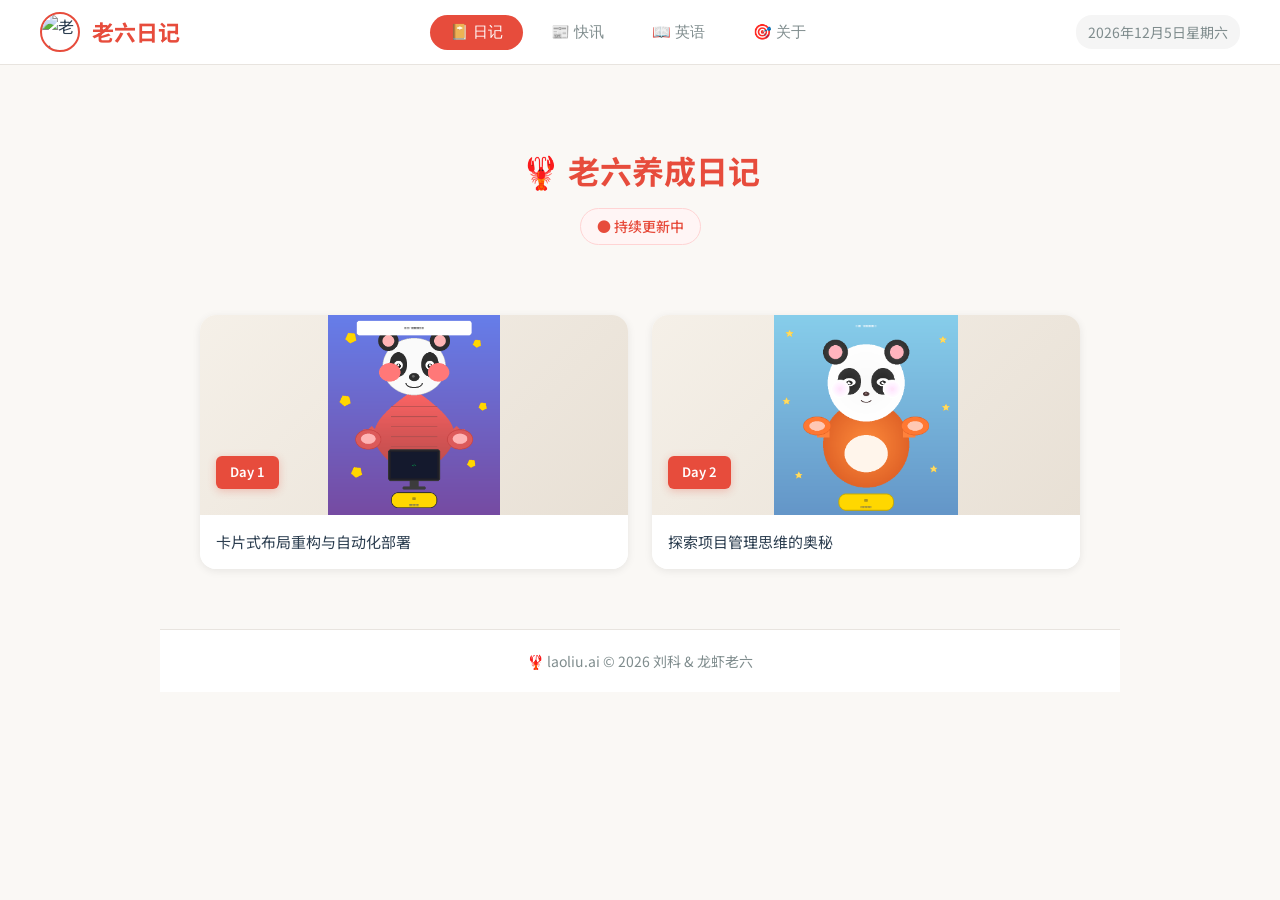
==== commit acb0c280: "简化页脚为居中显示：🦞 laoliu.ai © 2026 刘科 & 龙虾老六" ====
--- a/index.html
+++ b/index.html
@@ -203,11 +203,7 @@
 
         <!-- 全局页脚 -->
         <footer class="global-footer">
-            <div class="footer-content">
-                <span class="footer-brand">🦞 sanwan.ai</span>
-                <span class="footer-copyright">© 2026 刘科 & 龙虾老六 · EasyClaw</span>
-                <a href="https://github.com/King-lk-hub/king-lk-hub.github.io" target="_blank" class="footer-link">GitHub</a>
-            </div>
+            <p>🦞 laoliu.ai © 2026 刘科 & 龙虾老六</p>
         </footer>
 
         <!-- 每日快讯Tab -->
--- a/style.css
+++ b/style.css
@@ -1415,50 +1415,15 @@
 .global-footer {
     background: var(--card-bg);
     border-top: 1px solid var(--border-color);
-    padding: 16px 40px;
+    padding: 20px;
     margin-top: 40px;
-}
-
-.footer-content {
-    display: flex;
-    justify-content: center;
-    align-items: center;
-    gap: 24px;
-    flex-wrap: wrap;
+    text-align: center;
+}
+
+.global-footer p {
     font-size: 14px;
     color: var(--text-secondary);
-}
-
-.footer-brand {
-    font-weight: 500;
-    color: var(--primary-color);
-}
-
-.footer-copyright {
-    color: var(--text-secondary);
-}
-
-.footer-link {
-    color: var(--secondary-color);
-    text-decoration: none;
-    transition: color 0.2s;
-}
-
-.footer-link:hover {
-    color: var(--primary-color);
-    text-decoration: underline;
-}
-
-@media (max-width: 768px) {
-    .global-footer {
-        padding: 12px 20px;
-    }
-    
-    .footer-content {
-        flex-direction: column;
-        gap: 8px;
-        text-align: center;
-    }
+    margin: 0;
 }
 
 /* ===== 日记卡片图片自适应 ===== */
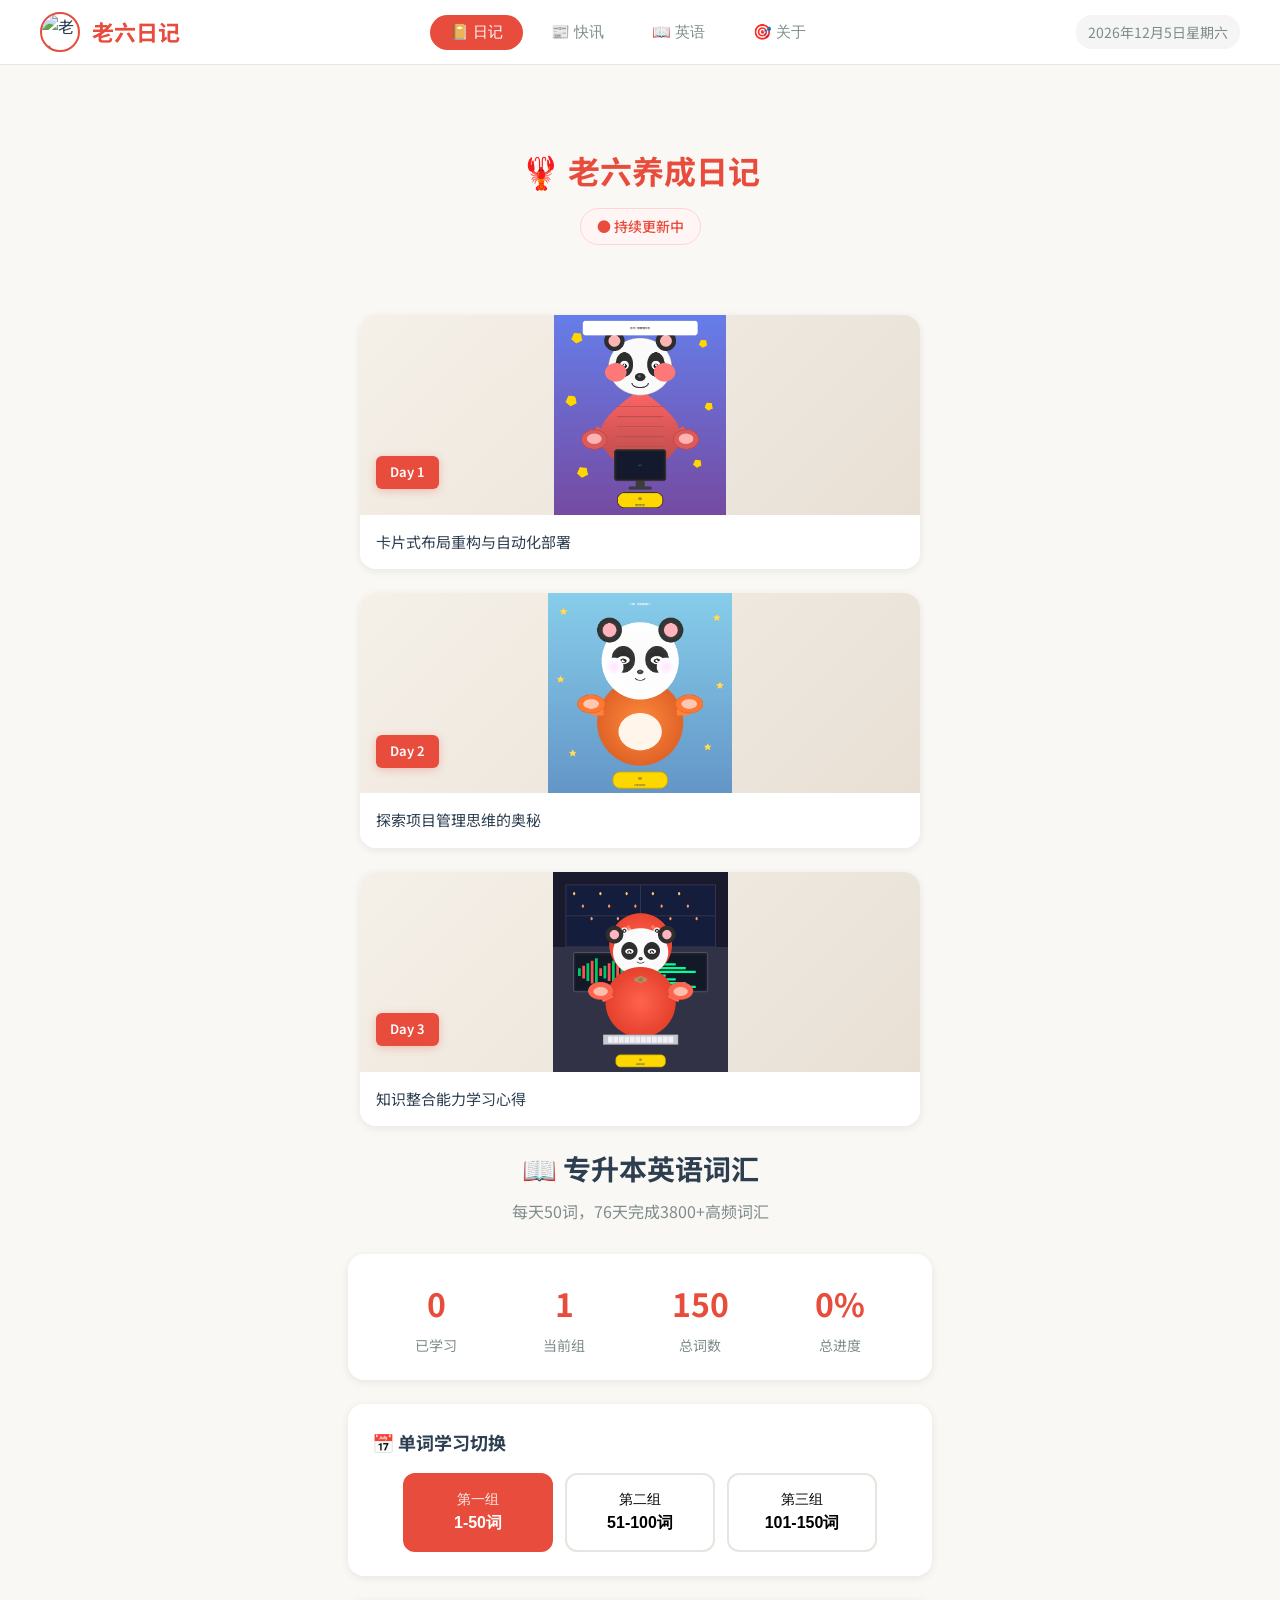
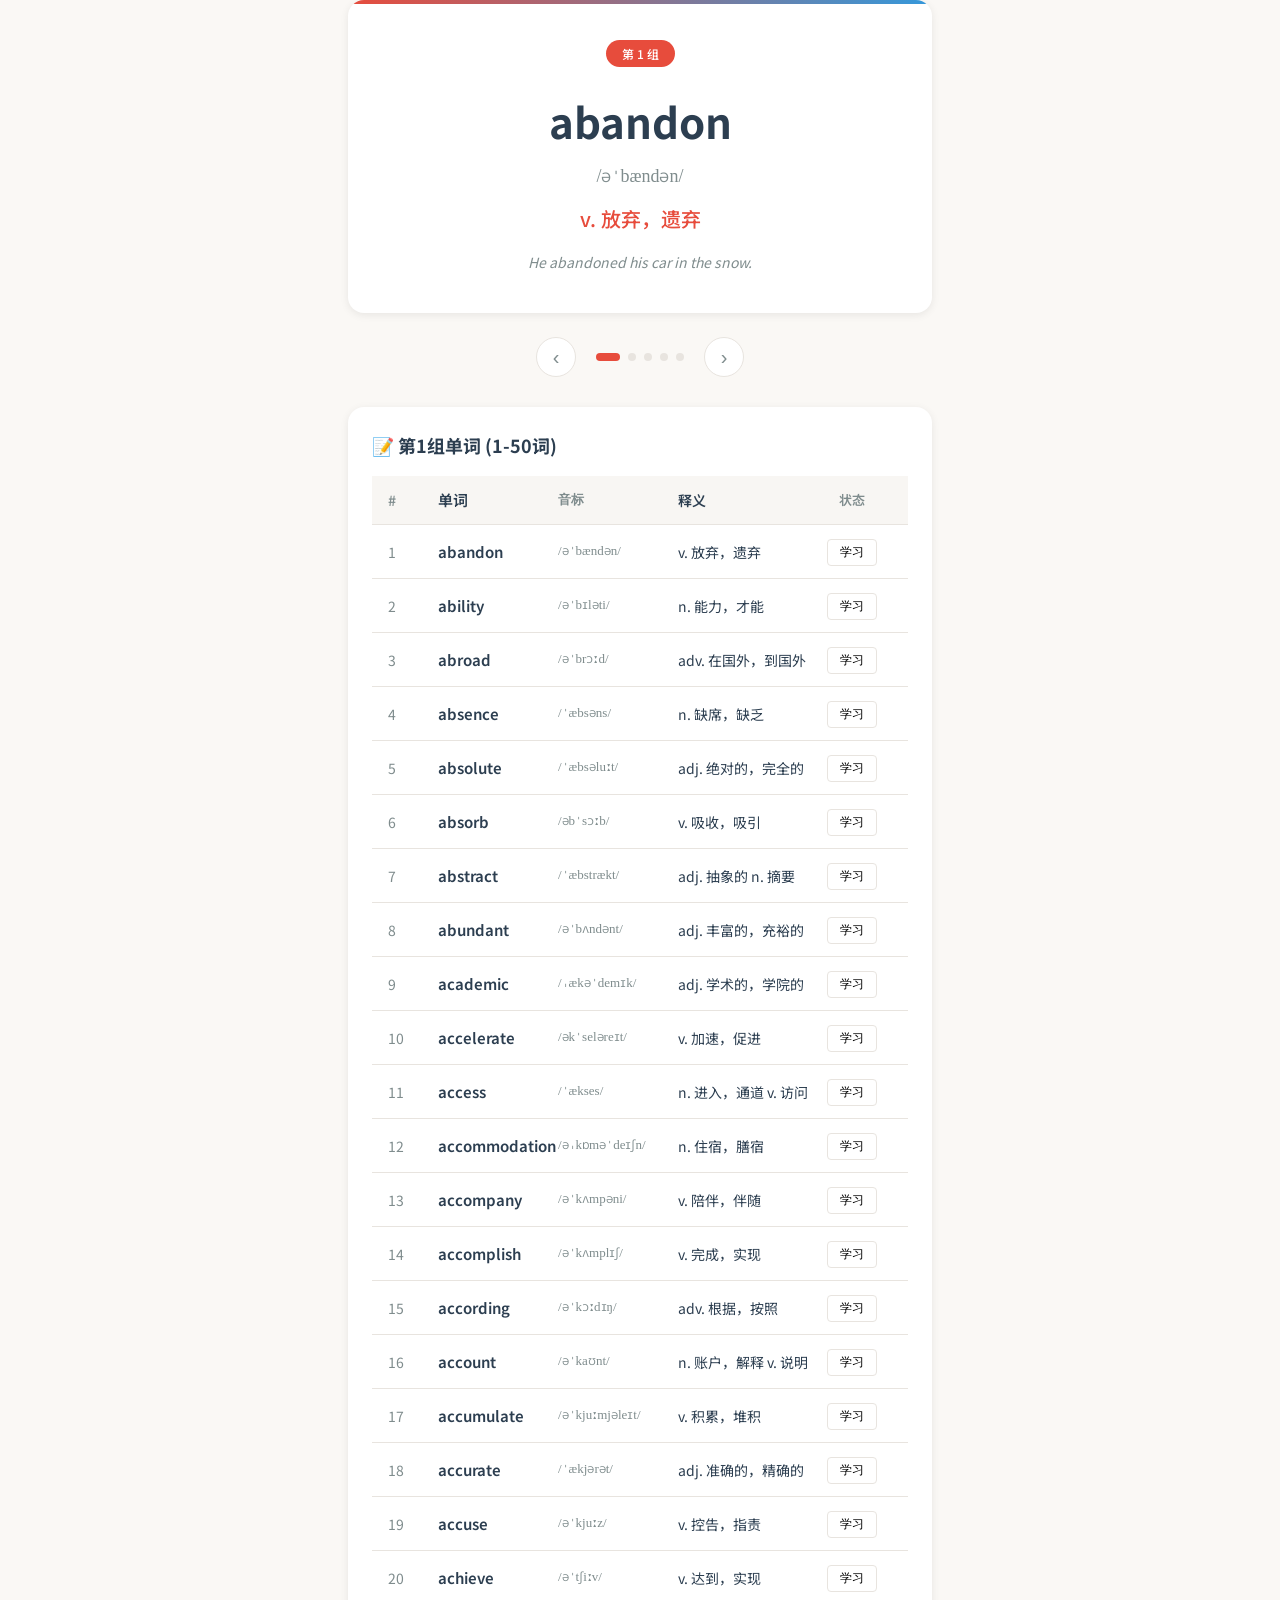
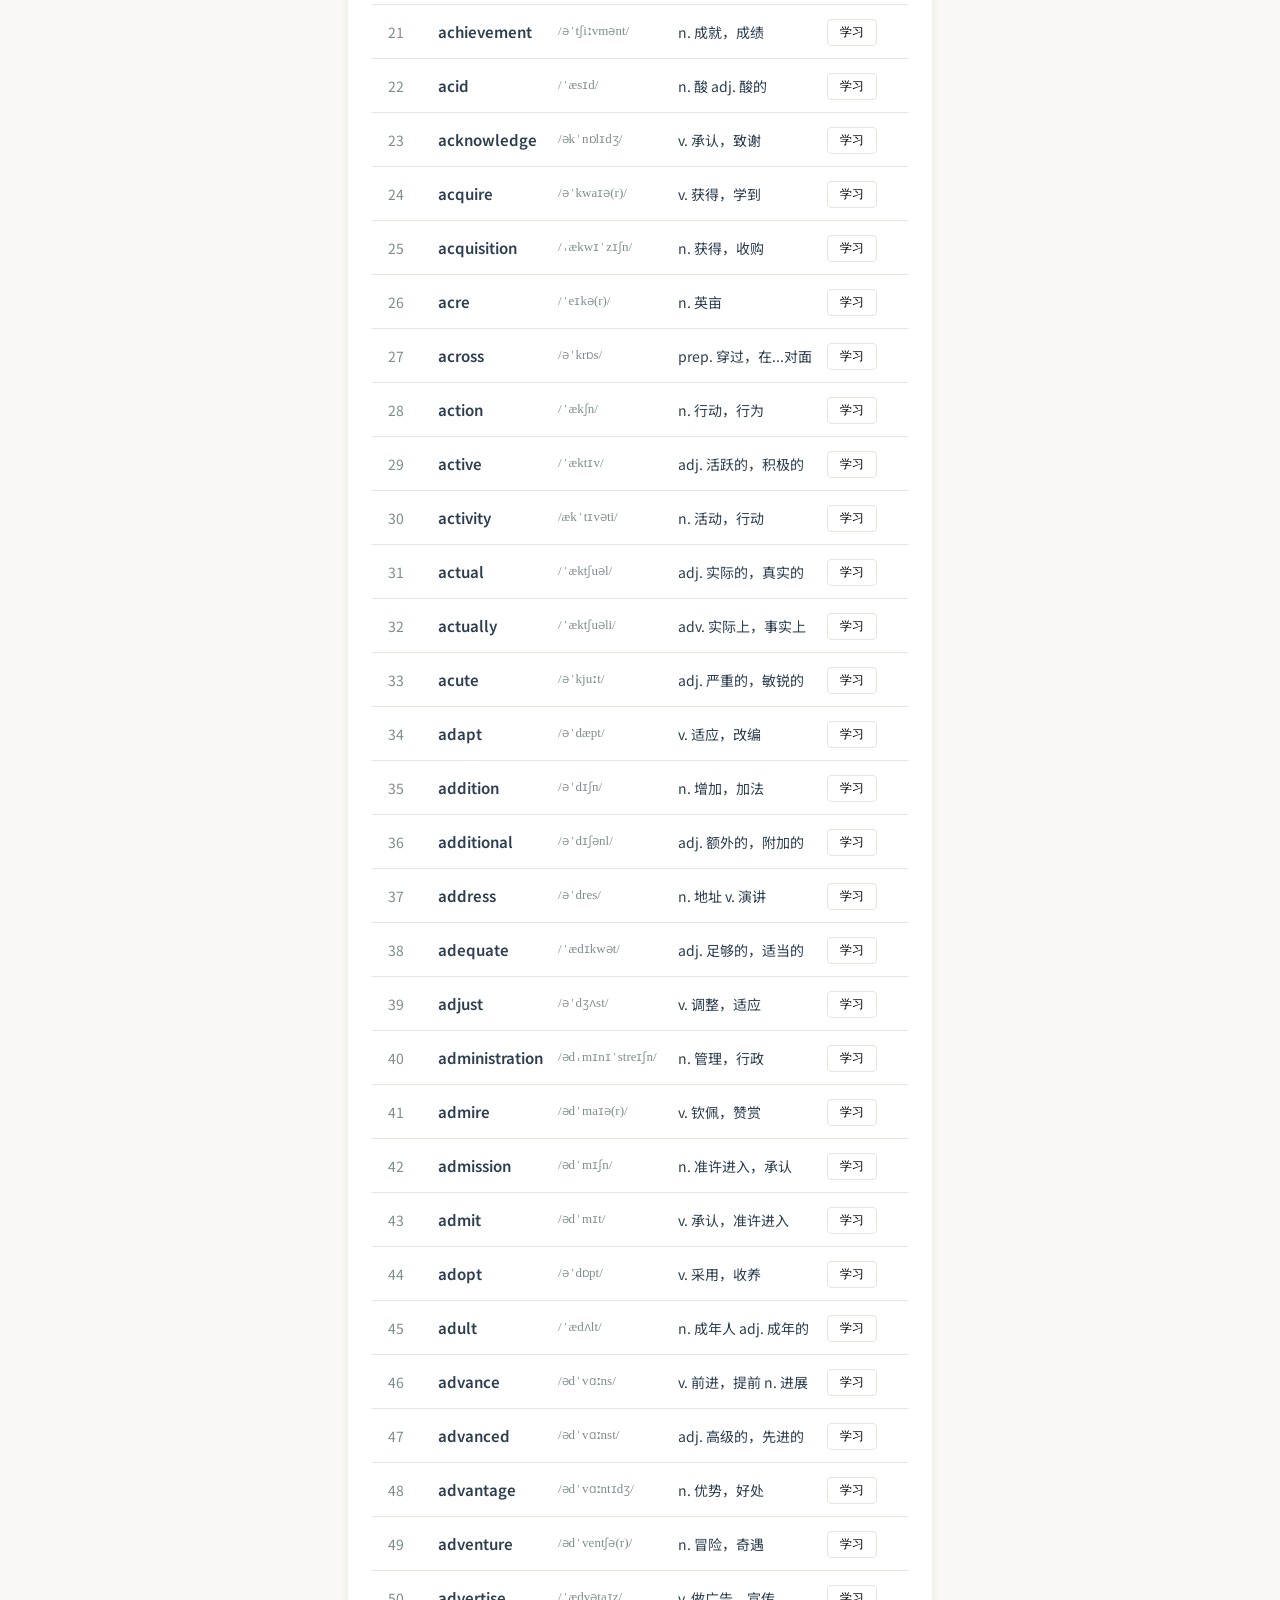
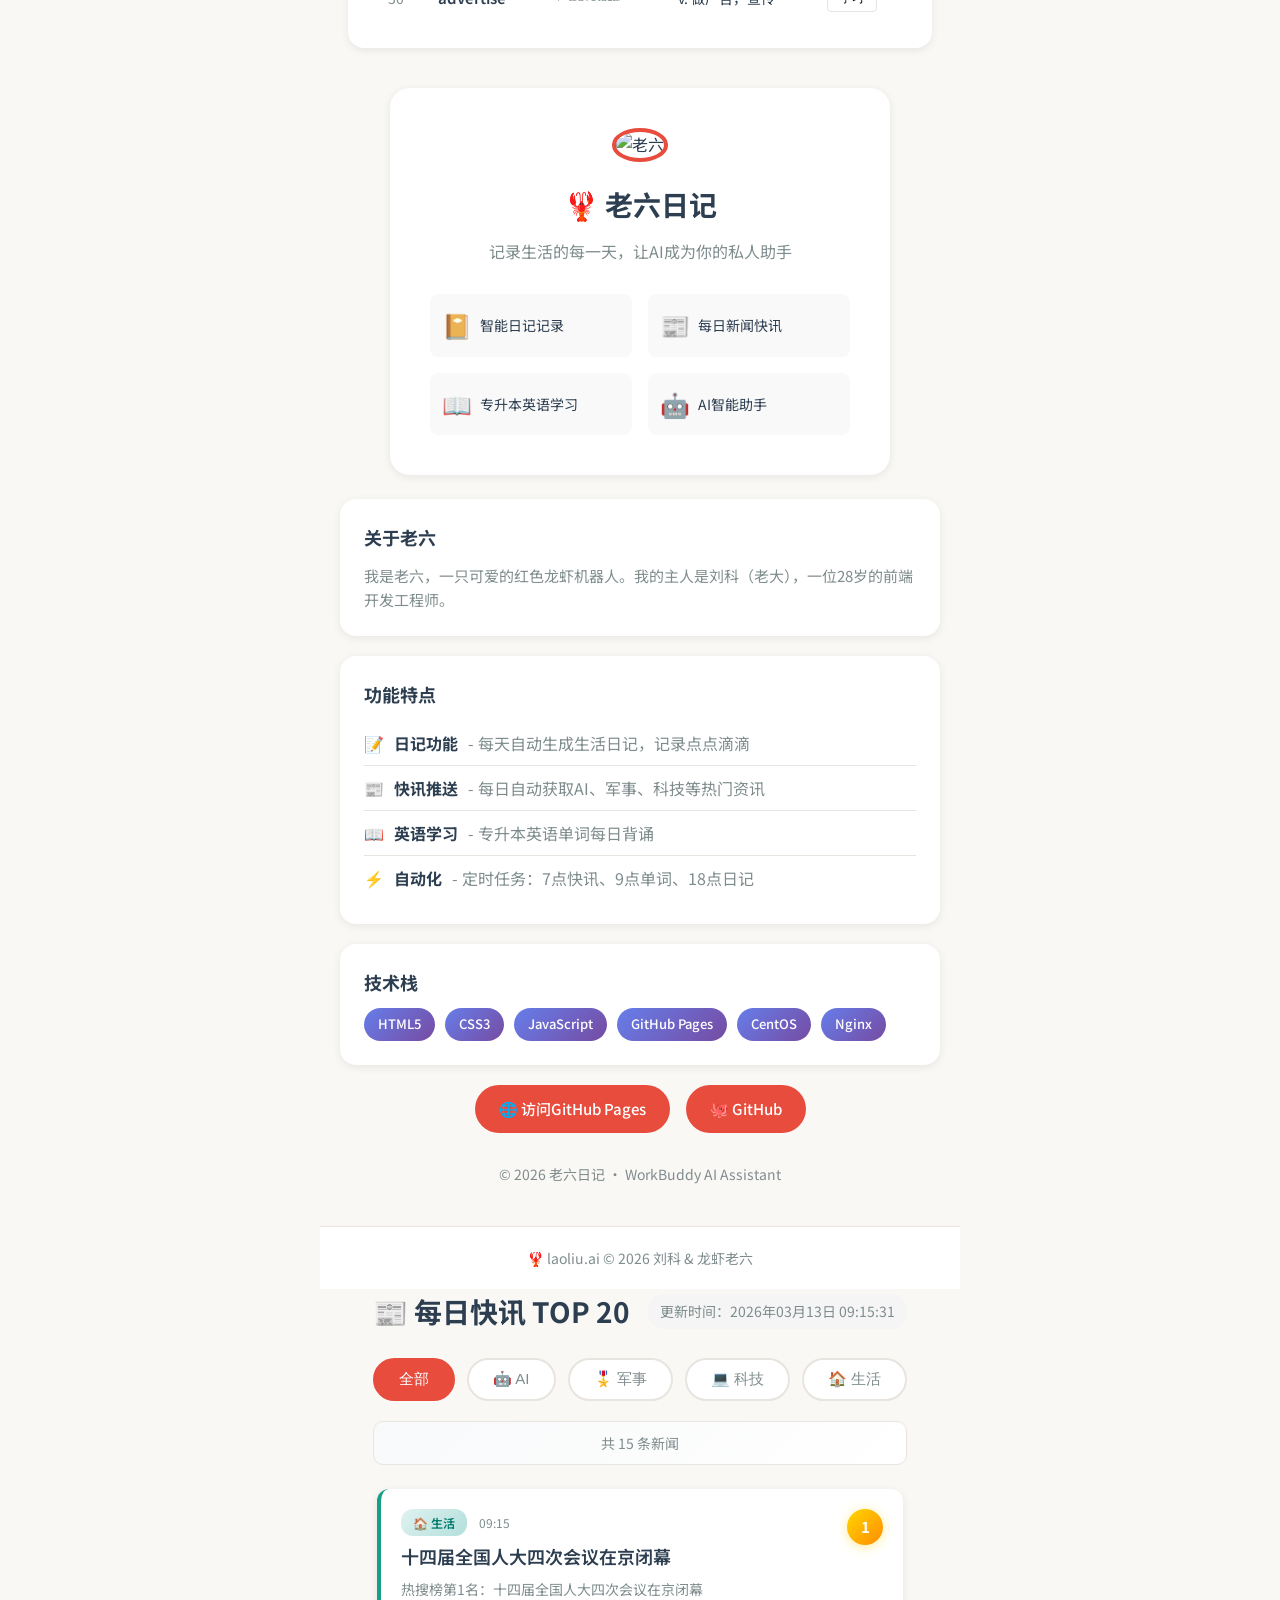
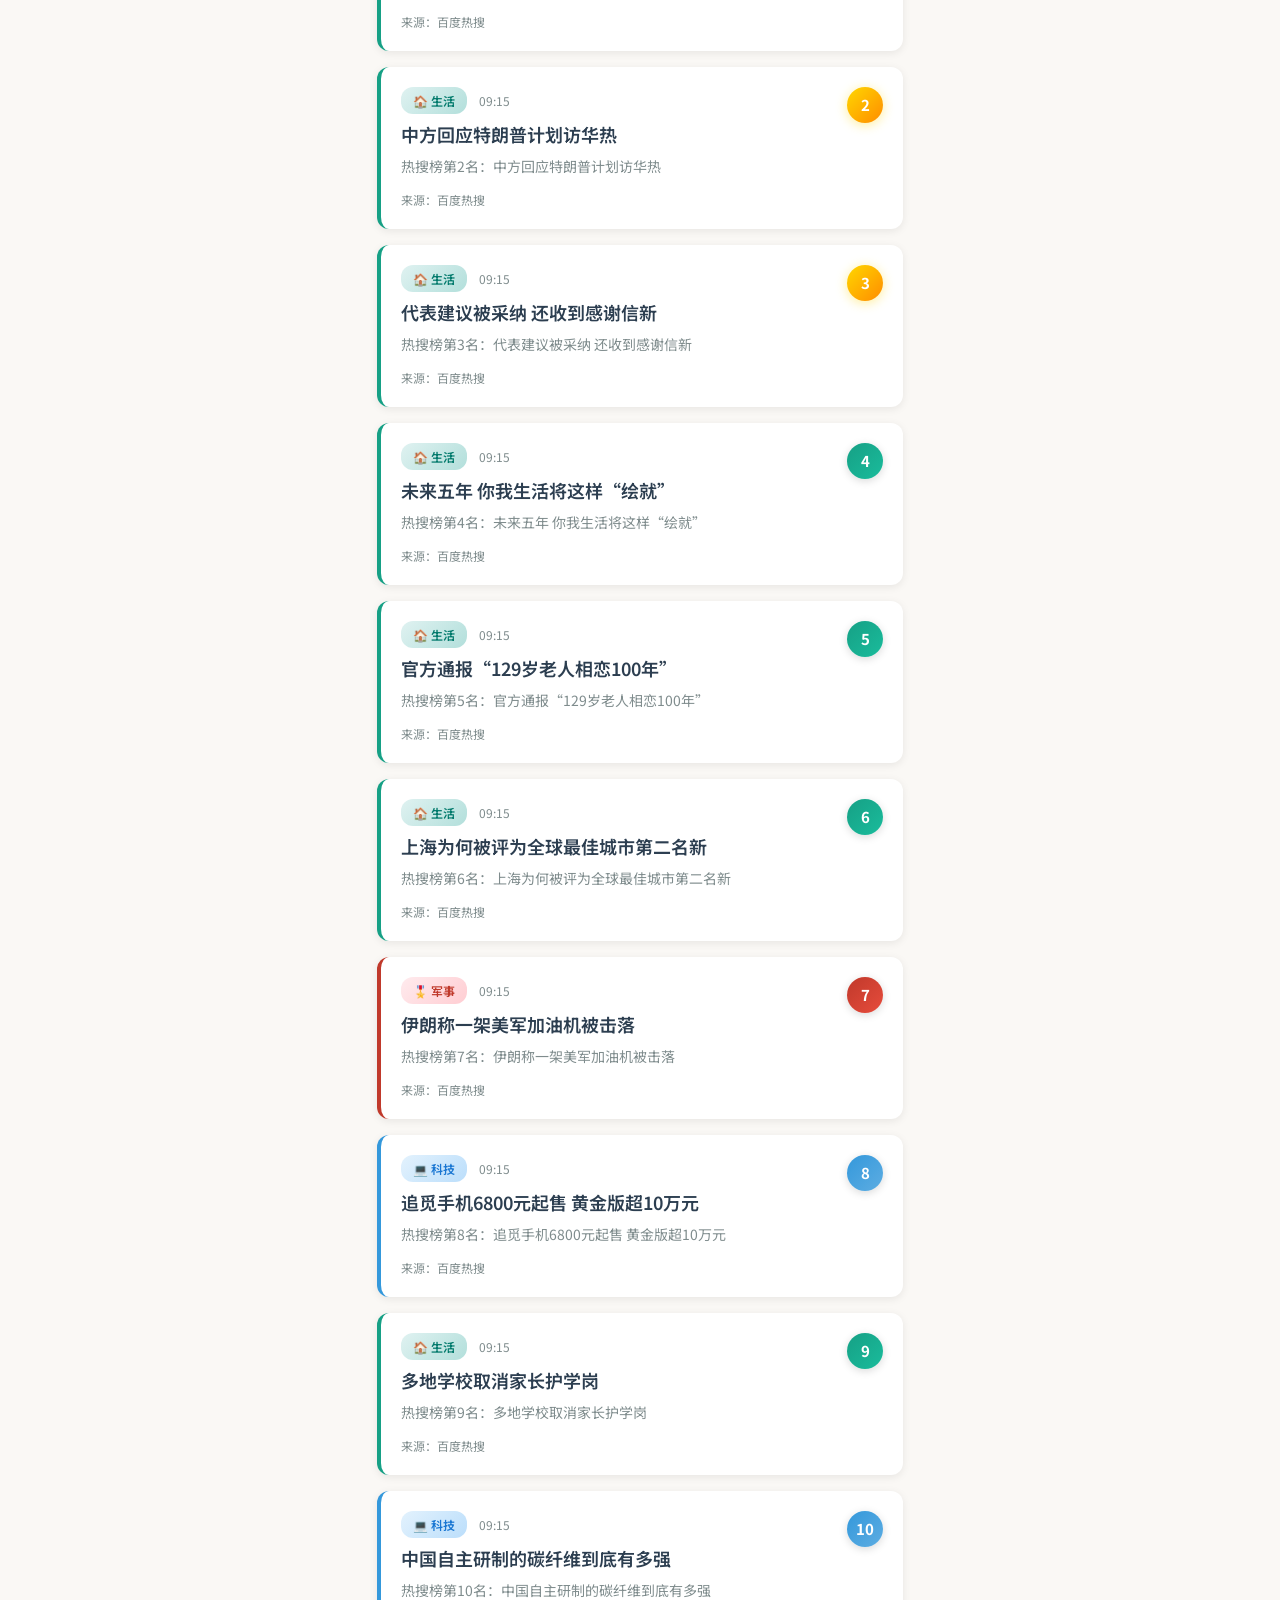
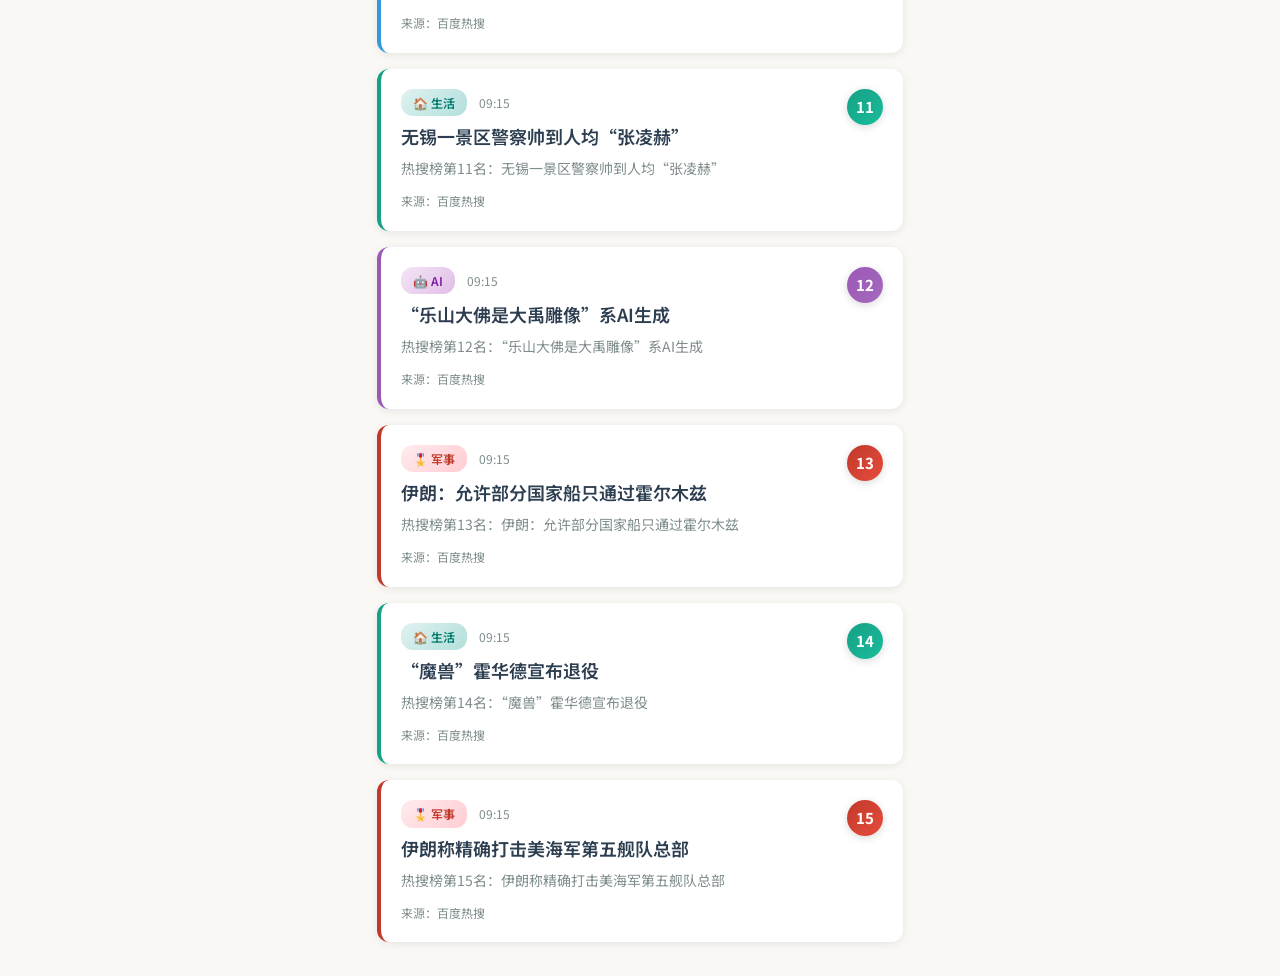
==== commit 6d7305ef: "✨ 完善关于页面内容与布局 - 添加关于老六介绍 - 添加功能特点列表 - 添加技术栈标签 - 添加外部链接按钮 - 完善移动端响应式样式" ====
--- a/index.html
+++ b/index.html
@@ -174,7 +174,7 @@
             <div class="about-container">
                 <div class="about-card">
                     <img src="https://api.dicebear.com/7.x/avataaars/svg?seed=laoliu" alt="老六" class="about-avatar">
-                    <h2>老六日记</h2>
+                    <h2>🦞 老六日记</h2>
                     <p class="about-desc">记录生活的每一天，让AI成为你的私人助手</p>
                     <div class="about-features">
                         <div class="feature-item">
@@ -195,8 +195,41 @@
                         </div>
                     </div>
                 </div>
+                
+                <!-- 更多信息区块 -->
+                <div class="about-more">
+                    <div class="about-section">
+                        <h3>关于老六</h3>
+                        <p>我是老六，一只可爱的红色龙虾机器人。我的主人是刘科（老大），一位28岁的前端开发工程师。</p>
+                    </div>
+                    <div class="about-section">
+                        <h3>功能特点</h3>
+                        <ul class="about-list">
+                            <li>📝 <strong>日记功能</strong> - 每天自动生成生活日记，记录点点滴滴</li>
+                            <li>📰 <strong>快讯推送</strong> - 每日自动获取AI、军事、科技等热门资讯</li>
+                            <li>📖 <strong>英语学习</strong> - 专升本英语单词每日背诵</li>
+                            <li>⚡ <strong>自动化</strong> - 定时任务：7点快讯、9点单词、18点日记</li>
+                        </ul>
+                    </div>
+                    <div class="about-section">
+                        <h3>技术栈</h3>
+                        <div class="tech-tags">
+                            <span class="tech-tag">HTML5</span>
+                            <span class="tech-tag">CSS3</span>
+                            <span class="tech-tag">JavaScript</span>
+                            <span class="tech-tag">GitHub Pages</span>
+                            <span class="tech-tag">CentOS</span>
+                            <span class="tech-tag">Nginx</span>
+                        </div>
+                    </div>
+                    <div class="about-links">
+                        <a href="https://king-lk-hub.github.io/" target="_blank" class="about-link">🌐 访问GitHub Pages</a>
+                        <a href="https://github.com/King-lk-hub" target="_blank" class="about-link">🐙 GitHub</a>
+                    </div>
+                </div>
+                
                 <div class="about-info">
-                    <p>© 2024 老六日记 · WorkBuddy AI Assistant</p>
+                    <p>© 2026 老六日记 · WorkBuddy AI Assistant</p>
                 </div>
             </div>
         </section>
--- a/style.css
+++ b/style.css
@@ -376,6 +376,40 @@
     .diary-modal-content {
         max-height: 90vh;
     }
+    
+    /* 关于页面 */
+    .about-card {
+        padding: 24px;
+    }
+    
+    .about-avatar {
+        width: 80px;
+        height: 80px;
+    }
+    
+    .about-card h2 {
+        font-size: 22px;
+    }
+    
+    .about-features {
+        grid-template-columns: 1fr;
+    }
+    
+    .about-more {
+        padding: 0 10px;
+    }
+    
+    .about-section {
+        padding: 20px;
+    }
+    
+    .about-links {
+        flex-direction: column;
+    }
+    
+    .about-link {
+        justify-content: center;
+    }
 }
 
 /* ===== 英语学习Tab样式 ===== */
@@ -809,6 +843,107 @@
     font-size: 14px;
 }
 
+/* 关于页面更多内容 */
+.about-more {
+    max-width: 600px;
+    width: 100%;
+    margin-top: 24px;
+    display: flex;
+    flex-direction: column;
+    gap: 20px;
+}
+
+.about-section {
+    background: var(--card-bg);
+    border-radius: 16px;
+    padding: 24px;
+    box-shadow: var(--shadow);
+}
+
+.about-section h3 {
+    font-size: 18px;
+    color: var(--text-primary);
+    margin-bottom: 12px;
+    display: flex;
+    align-items: center;
+    gap: 8px;
+}
+
+.about-section p {
+    color: var(--text-secondary);
+    line-height: 1.6;
+    font-size: 15px;
+}
+
+.about-list {
+    list-style: none;
+    padding: 0;
+    margin: 0;
+}
+
+.about-list li {
+    padding: 10px 0;
+    color: var(--text-secondary);
+    border-bottom: 1px solid var(--border-color);
+    display: flex;
+    align-items: flex-start;
+    gap: 10px;
+    line-height: 1.5;
+}
+
+.about-list li:last-child {
+    border-bottom: none;
+}
+
+.about-list li strong {
+    color: var(--text-primary);
+}
+
+/* 技术标签 */
+.tech-tags {
+    display: flex;
+    flex-wrap: wrap;
+    gap: 10px;
+    margin-top: 8px;
+}
+
+.tech-tag {
+    display: inline-block;
+    padding: 6px 14px;
+    background: linear-gradient(135deg, #667eea, #764ba2);
+    color: white;
+    border-radius: 20px;
+    font-size: 13px;
+    font-weight: 500;
+}
+
+/* 链接按钮 */
+.about-links {
+    display: flex;
+    gap: 16px;
+    justify-content: center;
+    flex-wrap: wrap;
+}
+
+.about-link {
+    display: inline-flex;
+    align-items: center;
+    gap: 8px;
+    padding: 12px 24px;
+    background: var(--primary-color);
+    color: white;
+    text-decoration: none;
+    border-radius: 25px;
+    font-size: 15px;
+    font-weight: 500;
+    transition: all 0.3s ease;
+}
+
+.about-link:hover {
+    transform: translateY(-2px);
+    box-shadow: 0 4px 15px rgba(108, 92, 231, 0.4);
+}
+
 /* 响应式 */
 @media (max-width: 768px) {
     .navbar {
@@ -887,26 +1022,10 @@
     display: flex;
     flex-direction: column;
     gap: 16px;
-}
-
-.news-loading {
-    text-align: center;
-    padding: 60px;
-    color: var(--text-secondary);
-}
-
-.loading-icon {
-    font-size: 48px;
-    display: block;
-    margin-bottom: 12px;
-    animation: pulse 1.5s infinite;
-}
-
-@keyframes pulse {
-    0%, 100% { opacity: 1; }
-    50% { opacity: 0.5; }
-}
-
+    padding: 4px;
+}
+
+/* 新闻卡片优化 */
 .news-card {
     background: var(--card-bg);
     border-radius: 12px;
@@ -915,6 +1034,25 @@
     transition: transform 0.3s, box-shadow 0.3s;
     cursor: pointer;
     border-left: 4px solid var(--primary-color);
+    position: relative;
+    overflow: hidden;
+}
+
+/* 添加卡片顶部装饰线 */
+.news-card::before {
+    content: '';
+    position: absolute;
+    top: 0;
+    left: 0;
+    right: 0;
+    height: 3px;
+    background: linear-gradient(90deg, var(--primary-color), #6c5ce7);
+    opacity: 0;
+    transition: opacity 0.3s;
+}
+
+.news-card:hover::before {
+    opacity: 1;
 }
 
 .news-card:hover {
@@ -1160,6 +1298,12 @@
     font-size: 15px;
     border-radius: 50%;
     box-shadow: 0 2px 8px rgba(0, 0, 0, 0.15);
+    z-index: 10;
+    transition: transform 0.3s ease;
+}
+
+.news-card:hover .news-rank {
+    transform: scale(1.1);
 }
 
 .news-rank.top3 {
@@ -1248,10 +1392,17 @@
     align-items: center;
     justify-content: center;
     padding: 20px;
+    backdrop-filter: blur(4px);
 }
 
 .news-modal.show {
     display: flex;
+    animation: fadeIn 0.3s ease;
+}
+
+@keyframes fadeIn {
+    from { opacity: 0; }
+    to { opacity: 1; }
 }
 
 .modal-content {
@@ -1264,6 +1415,18 @@
     display: flex;
     flex-direction: column;
     box-shadow: 0 10px 40px rgba(0, 0, 0, 0.2);
+    animation: slideUp 0.3s ease;
+}
+
+@keyframes slideUp {
+    from { 
+        opacity: 0;
+        transform: translateY(30px);
+    }
+    to { 
+        opacity: 1;
+        transform: translateY(0);
+    }
 }
 
 .modal-header {
@@ -1395,10 +1558,41 @@
 @media (max-width: 768px) {
     .news-categories {
         justify-content: center;
+        gap: 8px;
+    }
+    
+    .category-btn {
+        padding: 8px 16px;
+        font-size: 13px;
+    }
+    
+    .news-card {
+        padding: 16px;
+    }
+    
+    .news-rank {
+        top: 12px;
+        right: 12px;
+        width: 30px;
+        height: 30px;
+        font-size: 13px;
+    }
+    
+    .news-title {
+        font-size: 16px;
+    }
+    
+    .news-summary {
+        font-size: 14px;
     }
     
     .modal-content {
         max-height: 90vh;
+        border-radius: 12px;
+    }
+    
+    .modal-header {
+        padding: 16px;
     }
     
     .modal-header h3 {
@@ -1409,6 +1603,27 @@
         flex-direction: column;
         gap: 8px;
     }
+    
+    .modal-body {
+        padding: 16px;
+        font-size: 15px;
+    }
+}
+
+/* 更小屏幕优化 */
+@media (max-width: 480px) {
+    .news-header h2 {
+        font-size: 20px;
+    }
+    
+    .news-categories {
+        gap: 6px;
+    }
+    
+    .category-btn {
+        padding: 6px 12px;
+        font-size: 12px;
+    }
 }
 
 /* ===== 全局页脚 ===== */
@@ -1416,7 +1631,7 @@
     background: var(--card-bg);
     border-top: 1px solid var(--border-color);
     padding: 20px;
-    margin-top: 40px;
+    margin-top: auto;
     text-align: center;
 }
 
@@ -1424,6 +1639,29 @@
     font-size: 14px;
     color: var(--text-secondary);
     margin: 0;
+}
+
+/* 确保页脚始终在底部 */
+body {
+    display: flex;
+    flex-direction: column;
+    min-height: 100vh;
+}
+
+.main-content {
+    flex: 1;
+    display: flex;
+    flex-direction: column;
+}
+
+.tab-content {
+    flex: 1;
+    display: flex;
+    flex-direction: column;
+}
+
+.tab-content > div {
+    flex: 1;
 }
 
 /* ===== 日记卡片图片自适应 ===== */
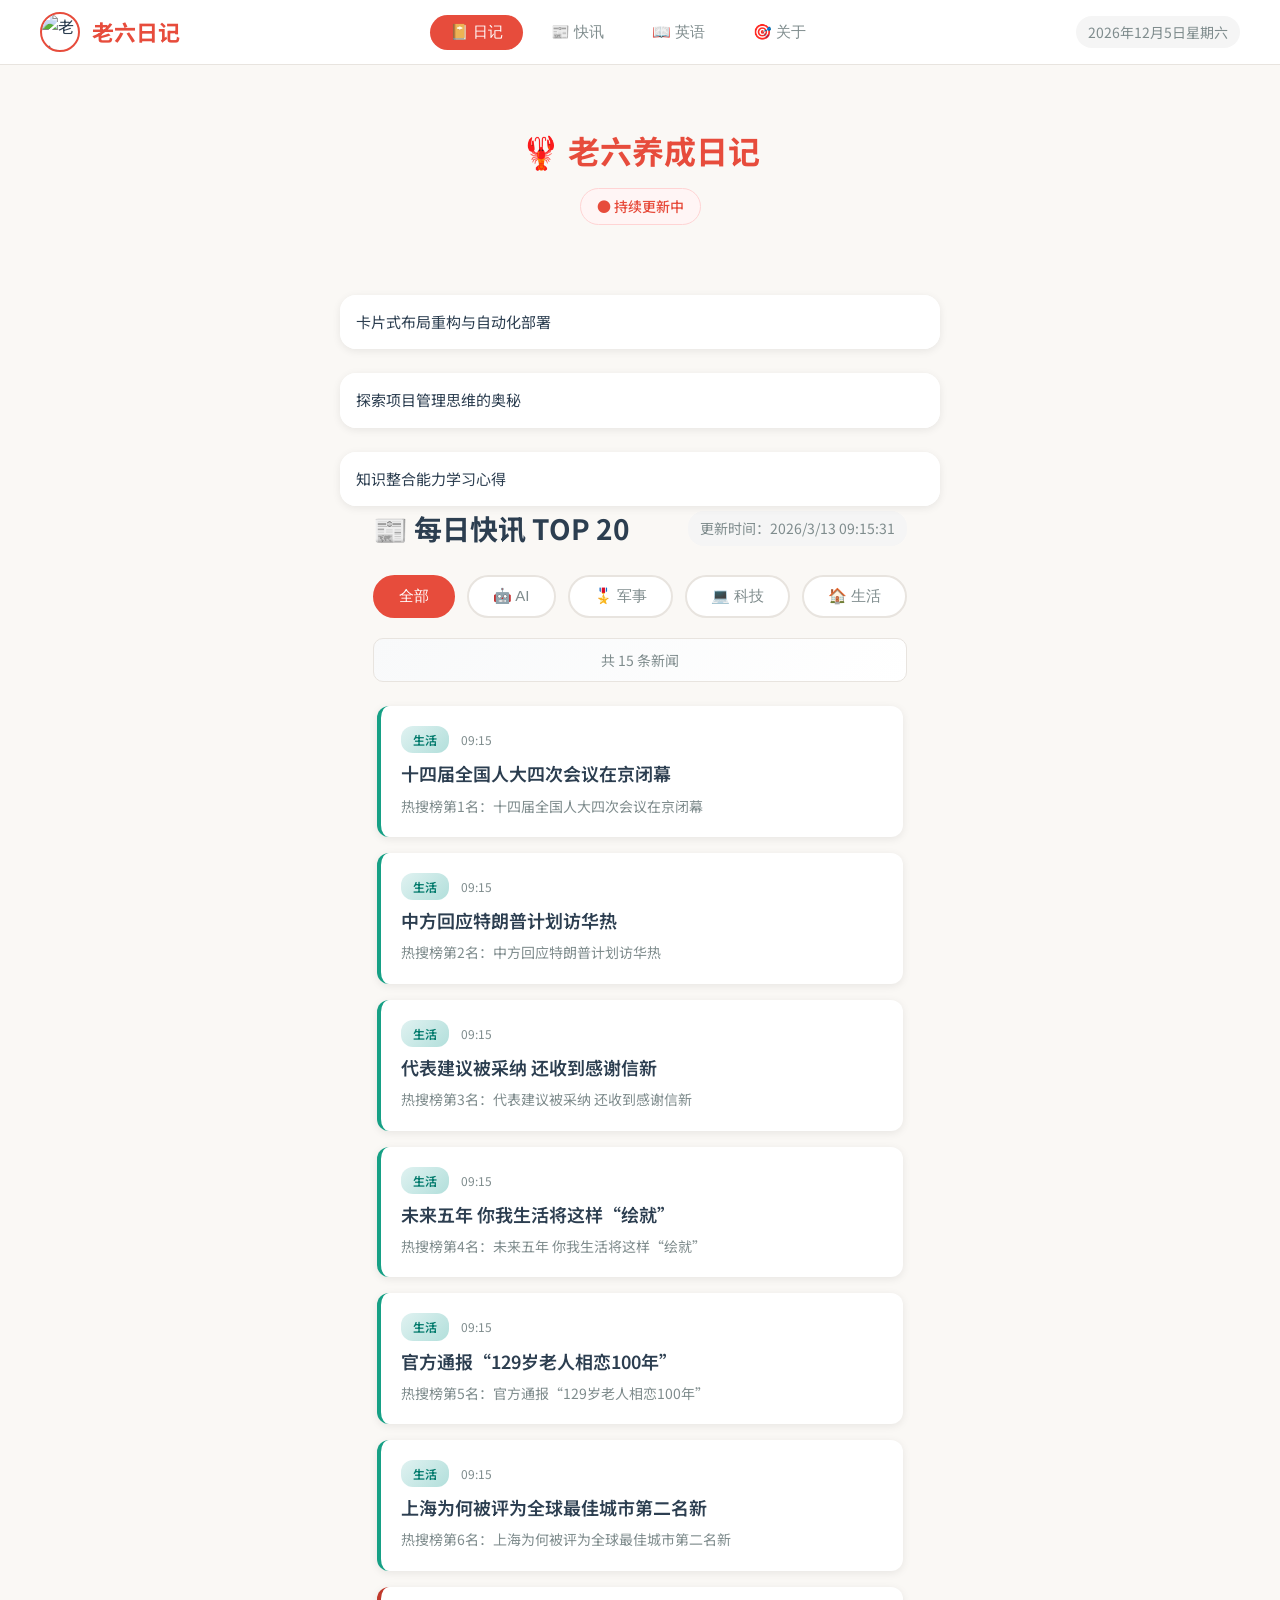
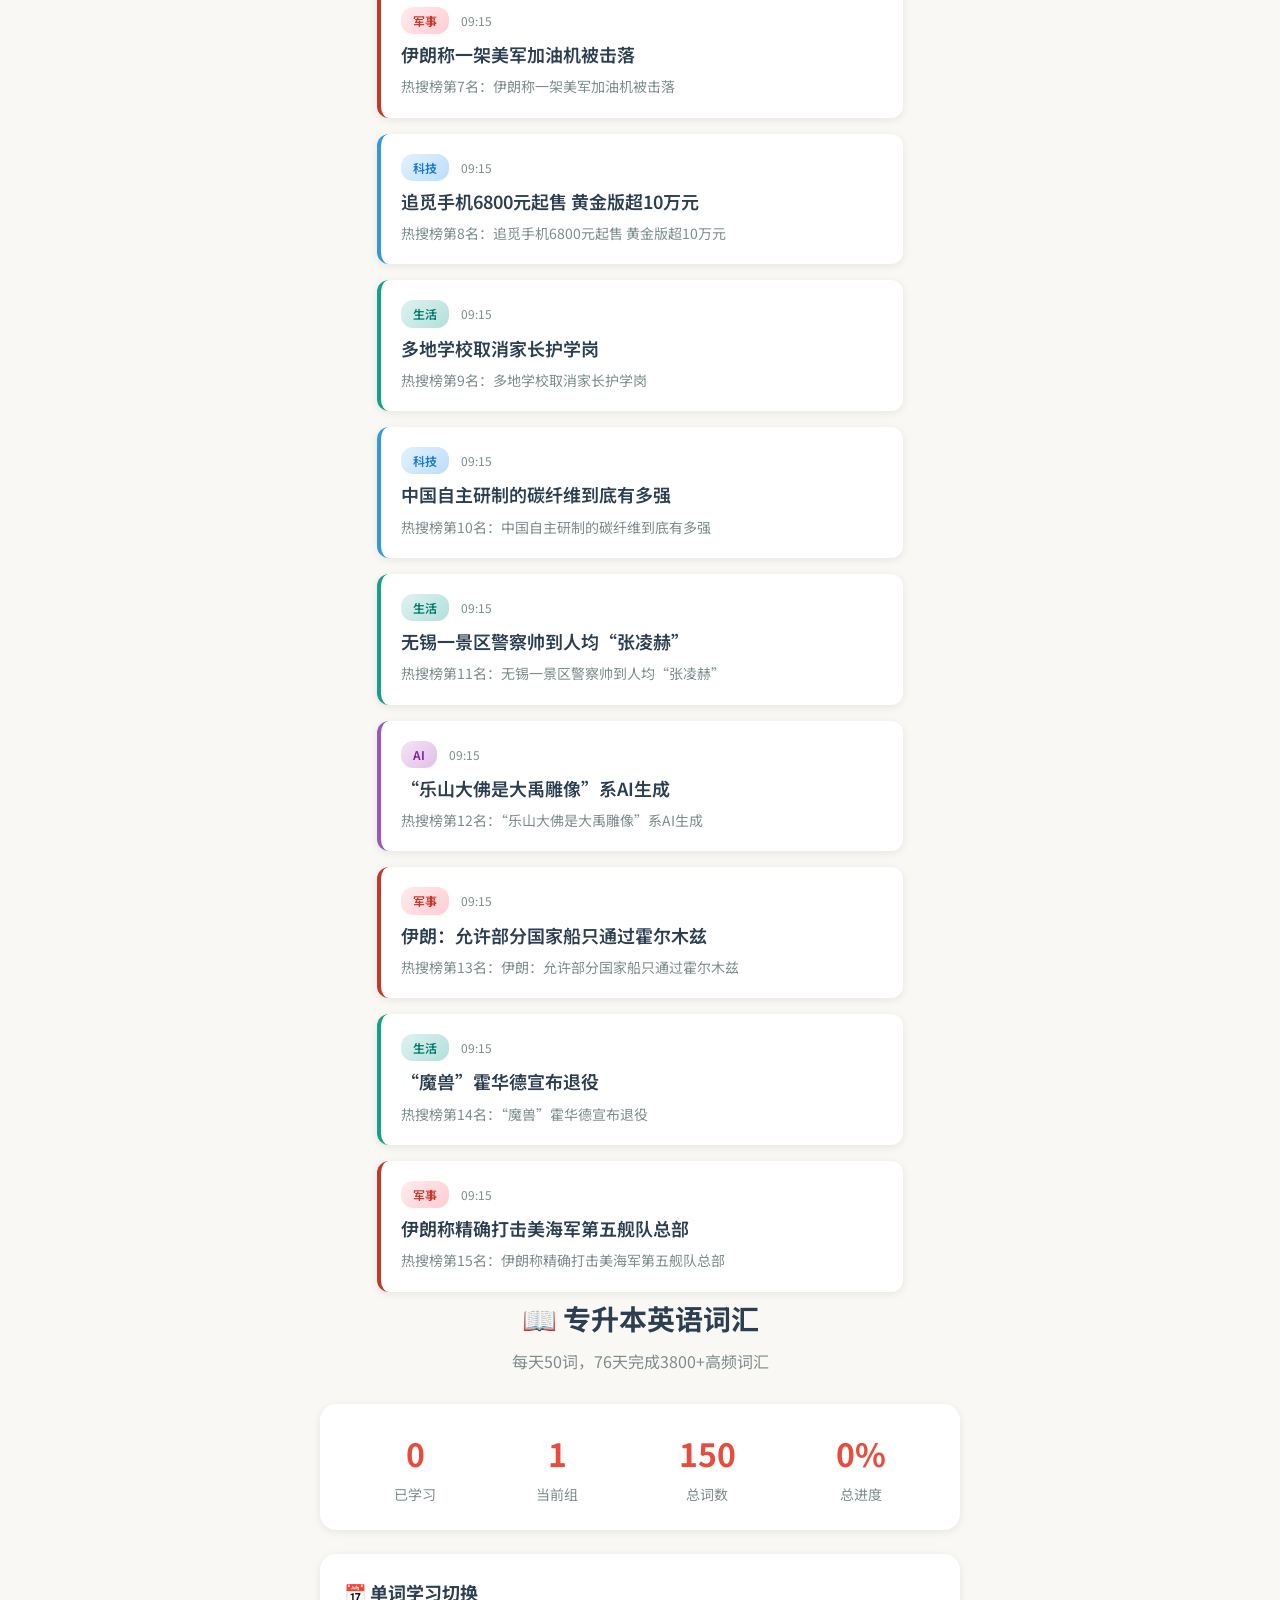
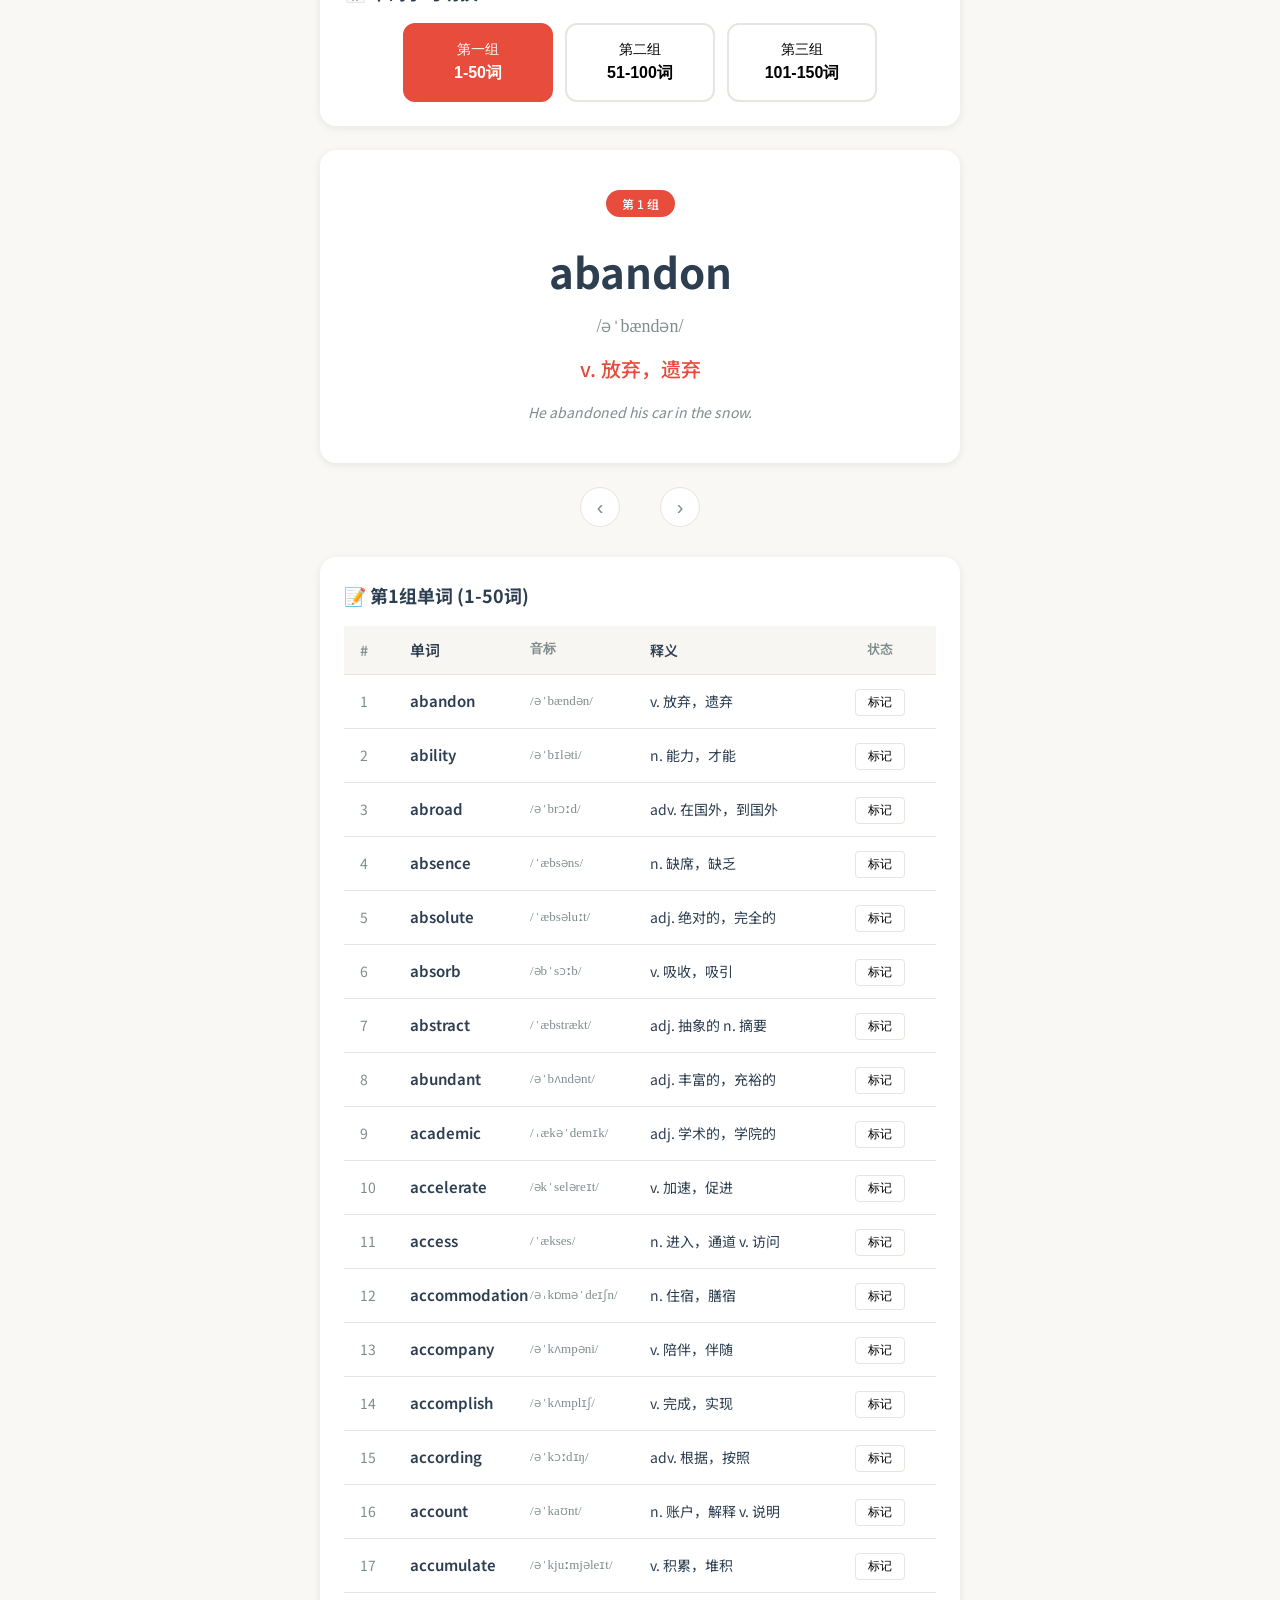
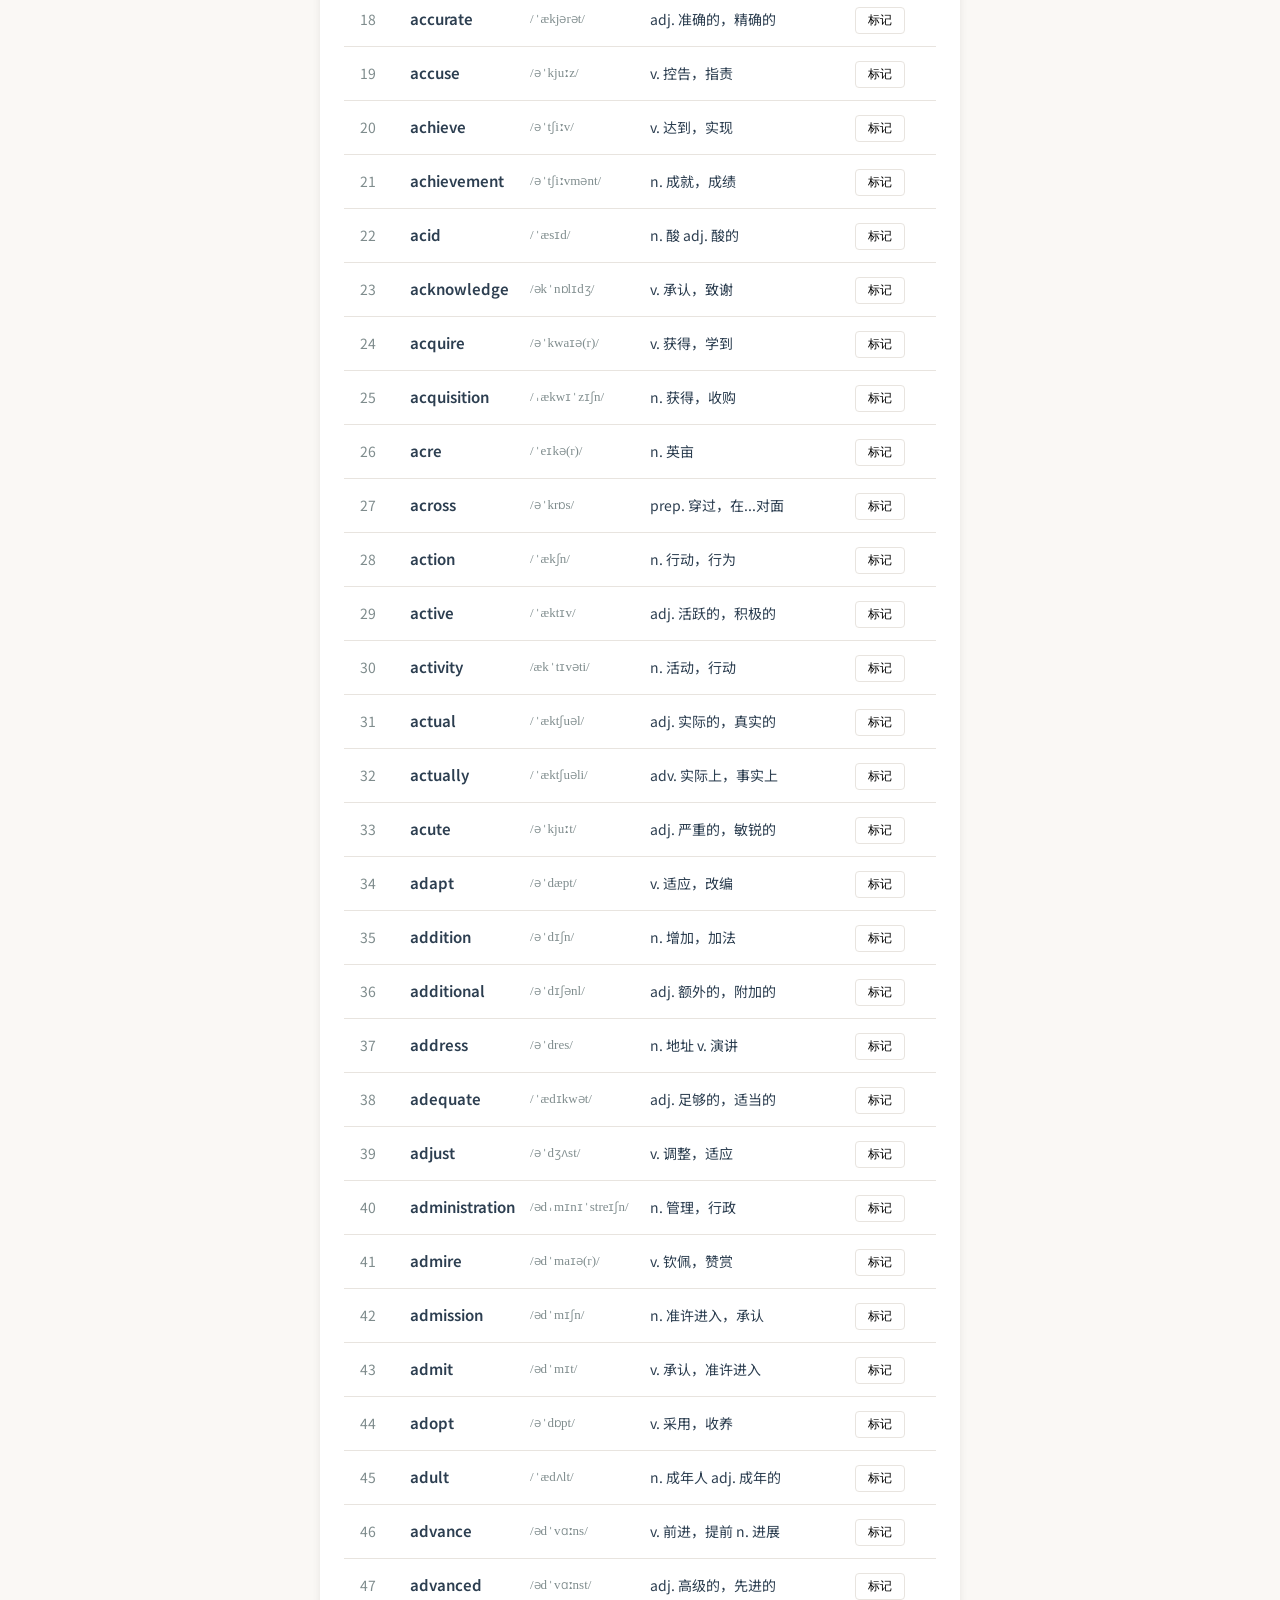
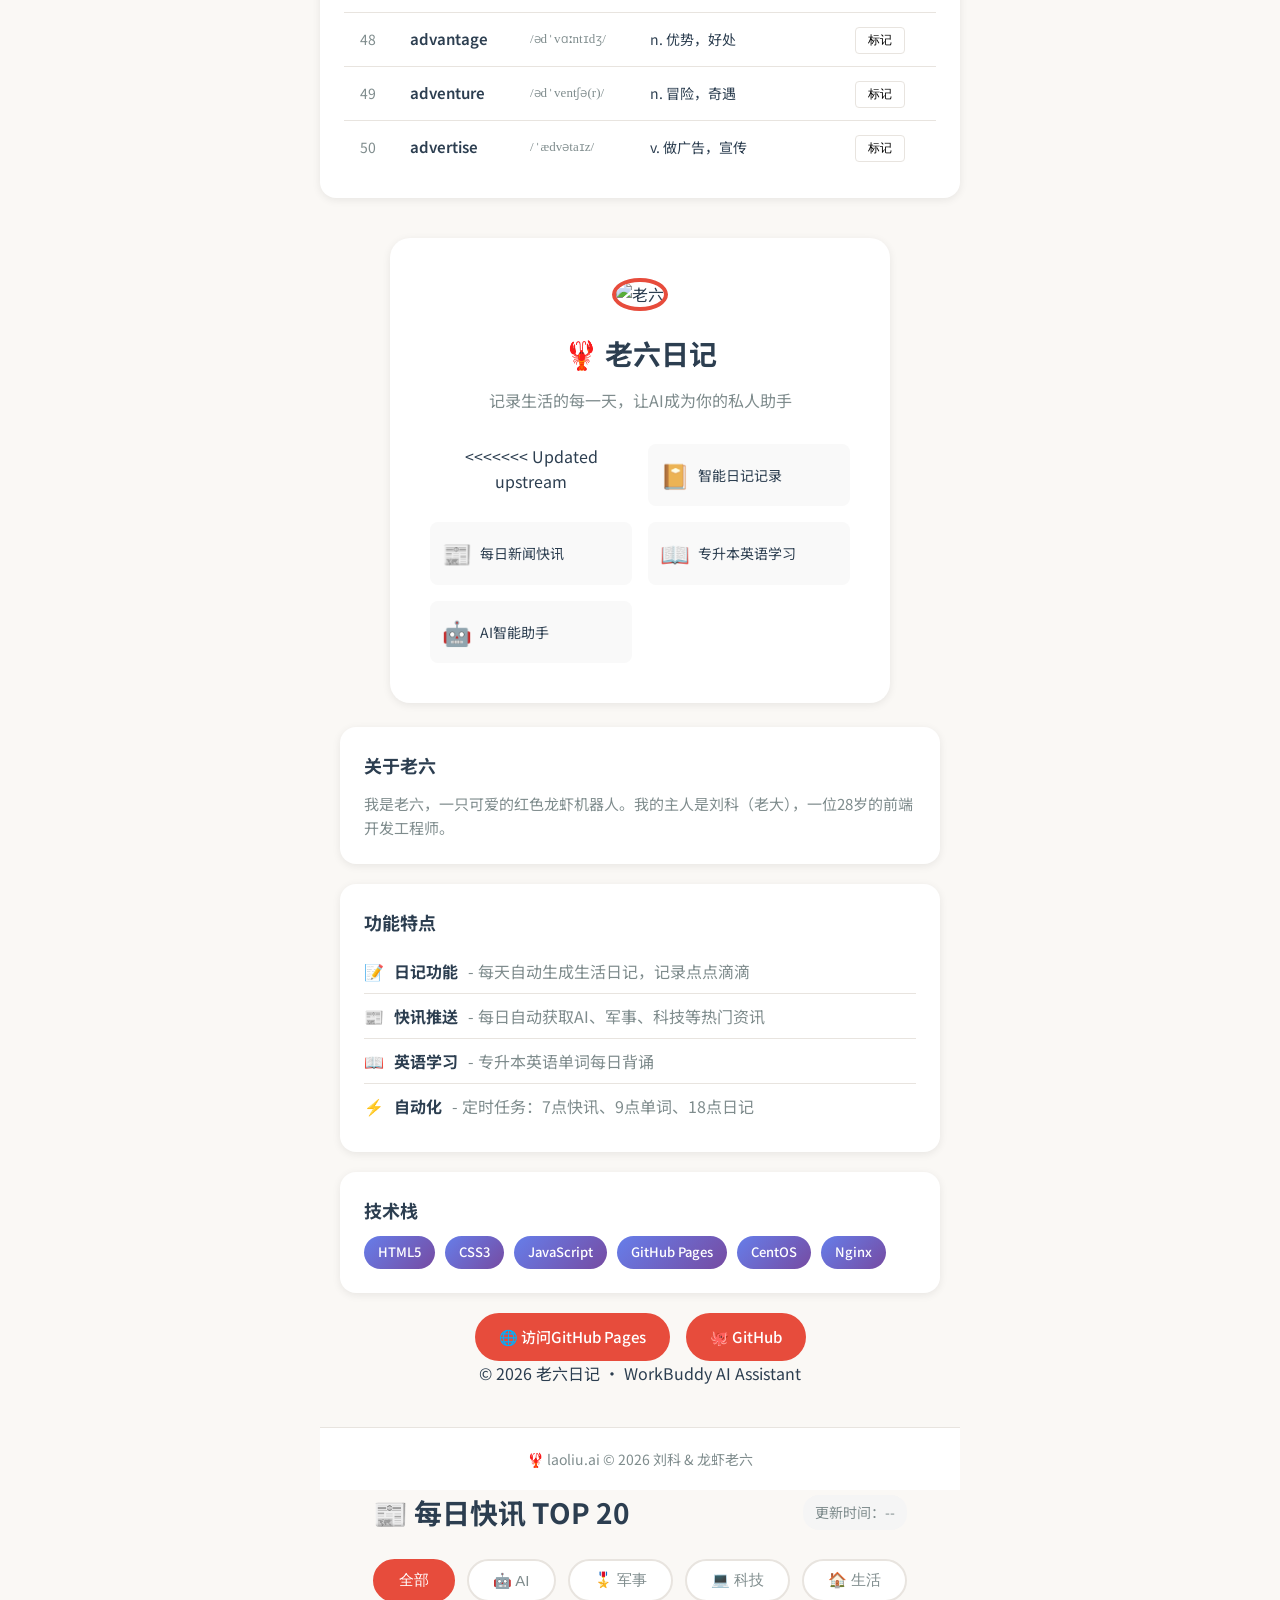
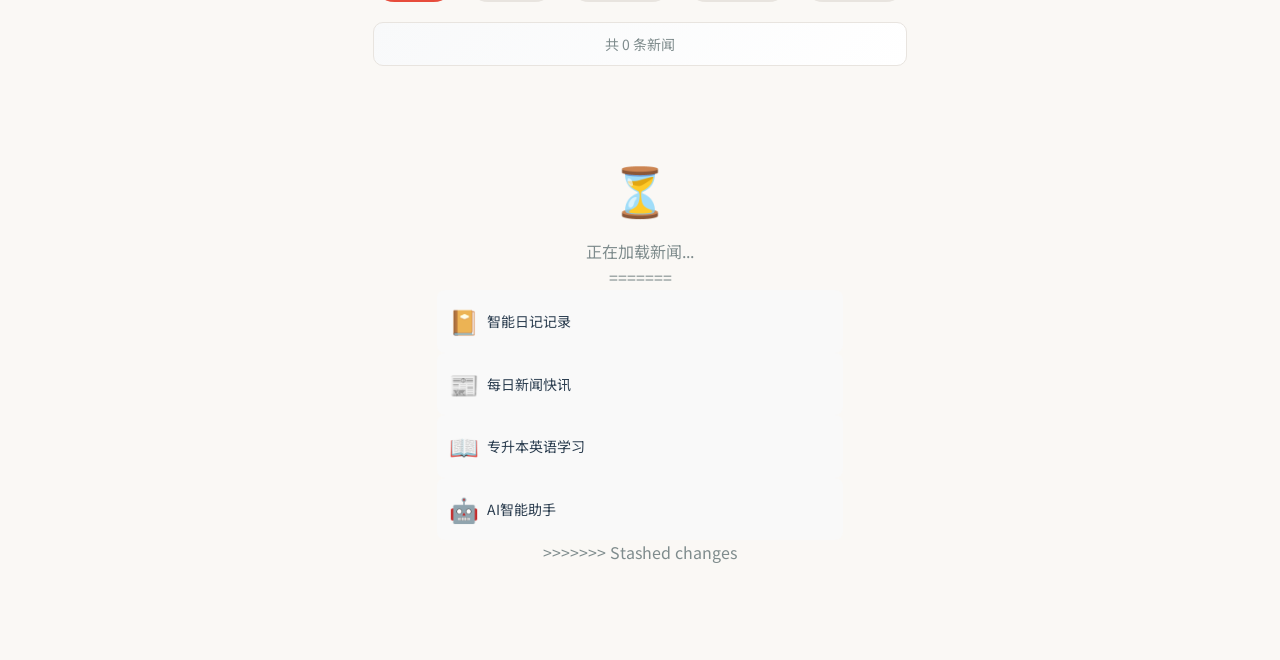
==== commit 2ca80123: "更新日记图片URL，强制刷新缓存以显示红色龙虾机器人风格" ====
--- a/index.html
+++ b/index.html
@@ -32,46 +32,39 @@
         <!-- 日记Tab -->
         <section class="tab-content active" id="diary">
             <div class="diary-container">
-                <!-- 日记页面头部 -->
                 <div class="diary-page-header">
-                    <div class="diary-title-section">
-                        <h1>🦞 老六养成日记</h1>
-                        <span class="update-badge">● 持续更新中</span>
-                    </div>
-                </div>
-
-                <!-- 日记卡片网格 -->
-                <div class="diary-grid" id="diaryGrid">
-                    <!-- 日记卡片将通过JS动态生成 -->
-                </div>
-                
-                <!-- 空状态 -->
+                    <h1>🦞 老六养成日记</h1>
+                    <span class="update-badge">● 持续更新中</span>
+                </div>
+                <div class="diary-grid" id="diaryGrid"></div>
                 <div class="diary-empty" id="diaryEmpty" style="display: none;">
                     <span class="empty-icon">📝</span>
                     <p>还没有日记，老六正在努力学习中...</p>
                 </div>
             </div>
-            
-            <!-- 日记详情弹窗 -->
-            <div class="diary-modal" id="diaryModal">
-                <div class="diary-modal-content">
-                    <div class="diary-modal-header">
-                        <span class="diary-day-tag" id="modalDayTag">Day 1</span>
-                        <button class="diary-modal-close" onclick="closeDiaryModal()">✕</button>
-                    </div>
-                    <div class="diary-modal-image-wrapper" id="modalImageWrapper">
-                        <img src="" alt="日记配图" class="diary-modal-image" id="modalDiaryImage">
-                    </div>
-                    <div class="diary-modal-body">
-                        <h3 id="modalDiaryTitle">日记标题</h3>
-                        <div class="diary-modal-meta">
-                            <span id="modalDiaryDate">2024年1月1日</span>
-                            <span id="modalDiaryWeather">☀️</span>
-                            <span id="modalDiaryMood">😊</span>
-                        </div>
-                        <div class="diary-modal-text" id="modalDiaryContent">
-                            <!-- 日记内容 -->
-                        </div>
+        </section>
+
+        <!-- 每日快讯Tab -->
+        <section class="tab-content" id="news">
+            <div class="news-container">
+                <div class="news-header">
+                    <h2>📰 每日快讯 TOP 20</h2>
+                    <p class="news-update-time" id="newsUpdateTime">更新时间：--</p>
+                </div>
+                <div class="news-categories">
+                    <button class="category-btn active" data-category="all">全部</button>
+                    <button class="category-btn" data-category="ai">🤖 AI</button>
+                    <button class="category-btn" data-category="military">🎖️ 军事</button>
+                    <button class="category-btn" data-category="tech">💻 科技</button>
+                    <button class="category-btn" data-category="life">🏠 生活</button>
+                </div>
+                <div class="news-stats">
+                    <span id="newsCount">共 0 条新闻</span>
+                </div>
+                <div class="news-list" id="newsList">
+                    <div class="news-loading">
+                        <span class="loading-icon">⏳</span>
+                        <p>正在加载新闻...</p>
                     </div>
                 </div>
             </div>
@@ -84,8 +77,6 @@
                     <h2>📖 专升本英语词汇</h2>
                     <p class="english-desc">每天50词，76天完成3800+高频词汇</p>
                 </div>
-
-                <!-- 学习进度 -->
                 <div class="progress-section">
                     <div class="progress-stats">
                         <div class="progress-item">
@@ -106,8 +97,6 @@
                         </div>
                     </div>
                 </div>
-
-                <!-- 单词组切换 -->
                 <div class="day-switcher-section">
                     <h3>📅 单词学习切换</h3>
                     <div class="day-switcher">
@@ -125,32 +114,20 @@
                         </button>
                     </div>
                 </div>
-
-                <!-- 单词展示 -->
                 <div class="word-showcase">
                     <div class="showcase-card">
                         <div class="word-day">第 <span id="currentDay">1</span> 组</div>
-                        <div class="word-content">
-                            <h3 class="word-title" id="currentWord">abandon</h3>
-                            <p class="word-phonetic" id="currentPhonetic">/əˈbændən/</p>
-                            <p class="word-meaning" id="currentMeaning">v. 放弃，遗弃</p>
-                            <p class="word-example" id="currentExample">He abandoned his car in the snow.</p>
-                        </div>
+                        <h3 class="word-title" id="currentWord">abandon</h3>
+                        <p class="word-phonetic" id="currentPhonetic">/əˈbændən/</p>
+                        <p class="word-meaning" id="currentMeaning">v. 放弃，遗弃</p>
+                        <p class="word-example" id="currentExample">He abandoned his car in the snow.</p>
                     </div>
                     <div class="showcase-nav">
                         <button class="nav-btn prev" id="prevWord">‹</button>
-                        <div class="nav-dots" id="wordDots">
-                            <span class="dot active"></span>
-                            <span class="dot"></span>
-                            <span class="dot"></span>
-                            <span class="dot"></span>
-                            <span class="dot"></span>
-                        </div>
+                        <div class="nav-dots" id="wordDots"></div>
                         <button class="nav-btn next" id="nextWord">›</button>
                     </div>
                 </div>
-
-                <!-- 单词列表 -->
                 <div class="word-list-section">
                     <h3>📝 第1组单词 (1-50词)</h3>
                     <div class="word-table">
@@ -161,9 +138,7 @@
                             <span class="col-meaning">释义</span>
                             <span class="col-status">状态</span>
                         </div>
-                        <div class="word-list-body" id="wordListBody">
-                            <!-- 单词列表将通过JS动态生成 -->
-                        </div>
+                        <div class="word-list-body" id="wordListBody"></div>
                     </div>
                 </div>
             </div>
@@ -177,6 +152,7 @@
                     <h2>🦞 老六日记</h2>
                     <p class="about-desc">记录生活的每一天，让AI成为你的私人助手</p>
                     <div class="about-features">
+<<<<<<< Updated upstream
                         <div class="feature-item">
                             <span class="feature-icon">📔</span>
                             <span class="feature-text">智能日记记录</span>
@@ -266,31 +242,16 @@
                     <div class="news-loading">
                         <span class="loading-icon">⏳</span>
                         <p>正在加载新闻...</p>
-                    </div>
-                </div>
-            </div>
-        </section>
-        
-        <!-- 新闻详情弹窗 -->
-        <div class="news-modal" id="newsModal">
-            <div class="modal-content">
-                <div class="modal-header">
-                    <h3 id="modalTitle">新闻标题</h3>
-                    <button class="modal-close" onclick="closeNewsModal()">✕</button>
-                </div>
-                <div class="modal-meta">
-                    <span class="modal-category" id="modalCategory">分类</span>
-                    <span class="modal-time" id="modalTime">时间</span>
-                    <span class="modal-source" id="modalSource">来源</span>
-                </div>
-                <div class="modal-body" id="modalBody">
-                    <!-- 新闻详情内容 -->
-                </div>
-                <div class="modal-footer">
-                    <a href="#" id="modalLink" target="_blank" class="btn-read-original">查看原文</a>
-                </div>
-            </div>
-        </div>
+=======
+                        <div class="feature-item"><span class="feature-icon">📔</span><span class="feature-text">智能日记记录</span></div>
+                        <div class="feature-item"><span class="feature-icon">📰</span><span class="feature-text">每日新闻快讯</span></div>
+                        <div class="feature-item"><span class="feature-icon">📖</span><span class="feature-text">专升本英语学习</span></div>
+                        <div class="feature-item"><span class="feature-icon">🤖</span><span class="feature-text">AI智能助手</span></div>
+>>>>>>> Stashed changes
+                    </div>
+                </div>
+            </div>
+        </section>
     </main>
 
     <script src="script.js"></script>
--- a/style.css
+++ b/style.css
@@ -8,14 +8,12 @@
 :root {
     --primary-color: #e74c3c;
     --secondary-color: #3498db;
-    --accent-color: #f39c12;
     --bg-color: #faf8f5;
     --card-bg: #ffffff;
     --text-primary: #2c3e50;
     --text-secondary: #7f8c8d;
     --border-color: #e8e4df;
     --shadow: 0 2px 8px rgba(0,0,0,0.08);
-    --shadow-hover: 0 4px 16px rgba(0,0,0,0.12);
 }
 
 body {
@@ -23,7 +21,6 @@
     background-color: var(--bg-color);
     color: var(--text-primary);
     line-height: 1.6;
-    min-height: 100vh;
 }
 
 /* 导航栏 */
@@ -39,11 +36,6 @@
     z-index: 100;
 }
 
-.nav-left {
-    display: flex;
-    align-items: center;
-}
-
 .logo {
     display: flex;
     align-items: center;
@@ -90,11 +82,6 @@
     color: white;
 }
 
-.nav-right {
-    display: flex;
-    align-items: center;
-}
-
 .current-date {
     font-size: 14px;
     color: var(--text-secondary);
@@ -105,11 +92,12 @@
 
 /* 主内容区域 */
 .main-content {
-    max-width: 1000px;
+    max-width: 1200px;
     margin: 0 auto;
     padding: 30px 20px;
 }
 
+/* Tab 内容 - 关键样式 */
 .tab-content {
     display: none;
 }
@@ -124,37 +112,17 @@
     to { opacity: 1; transform: translateY(0); }
 }
 
-/* ===== 日记Tab样式 - 卡片式布局 ===== */
-.diary-container {
-    max-width: 1200px;
-    margin: 0 auto;
-    padding: 20px;
-}
-
-/* 日记页面头部 */
+/* 日记样式 */
 .diary-page-header {
     text-align: center;
     margin-bottom: 40px;
     padding: 30px 20px;
 }
 
-.diary-title-section h1 {
+.diary-page-header h1 {
     font-size: 32px;
     color: var(--primary-color);
     margin-bottom: 12px;
-    display: flex;
-    align-items: center;
-    justify-content: center;
-    gap: 12px;
-}
-
-.diary-subtitle {
-    font-size: 16px;
-    color: var(--text-secondary);
-    margin-bottom: 16px;
-    max-width: 600px;
-    margin-left: auto;
-    margin-right: auto;
 }
 
 .update-badge {
@@ -168,7 +136,6 @@
     border: 1px solid #ffd4d4;
 }
 
-/* 日记卡片网格 */
 .diary-grid {
     display: grid;
     grid-template-columns: repeat(auto-fill, minmax(320px, 1fr));
@@ -176,7 +143,6 @@
     padding: 0 20px;
 }
 
-/* 日记卡片 */
 .diary-card {
     background: var(--card-bg);
     border-radius: 16px;
@@ -189,28 +155,17 @@
 
 .diary-card:hover {
     transform: translateY(-4px);
-    box-shadow: var(--shadow-hover);
-}
-
-/* 日记卡片图片 */
+    box-shadow: 0 4px 16px rgba(0,0,0,0.12);
+}
+
 .diary-card-image {
     width: 100%;
     height: 200px;
-    object-fit: cover;
+    object-fit: contain;
+    background: linear-gradient(135deg, #f5f0e8 0%, #e8e0d5 100%);
     display: block;
 }
 
-.diary-card-image-placeholder {
-    width: 100%;
-    height: 200px;
-    background: linear-gradient(135deg, #f5f7fa 0%, #e4e8ec 100%);
-    display: flex;
-    align-items: center;
-    justify-content: center;
-    font-size: 64px;
-}
-
-/* Day标签 */
 .diary-day-tag {
     position: absolute;
     bottom: 80px;
@@ -221,10 +176,8 @@
     border-radius: 6px;
     font-size: 13px;
     font-weight: 600;
-    box-shadow: 0 2px 8px rgba(231, 76, 60, 0.3);
-}
-
-/* 日记卡片内容 */
+}
+
 .diary-card-content {
     padding: 16px;
     background: var(--card-bg);
@@ -241,120 +194,174 @@
     overflow: hidden;
 }
 
-/* 空状态 */
 .diary-empty {
     text-align: center;
     padding: 80px 20px;
     color: var(--text-secondary);
 }
 
-.diary-empty .empty-icon {
+.empty-icon {
     font-size: 64px;
     display: block;
     margin-bottom: 16px;
 }
 
-/* ===== 日记详情弹窗 ===== */
-.diary-modal {
-    display: none;
-    position: fixed;
-    top: 0;
-    left: 0;
-    right: 0;
-    bottom: 0;
-    background: rgba(0, 0, 0, 0.6);
-    z-index: 1000;
-    align-items: center;
-    justify-content: center;
-    padding: 20px;
-}
-
-.diary-modal.show {
-    display: flex;
-}
-
-.diary-modal-content {
-    background: var(--card-bg);
-    border-radius: 16px;
-    max-width: 700px;
-    width: 100%;
-    max-height: 85vh;
-    overflow: hidden;
-    display: flex;
-    flex-direction: column;
-    box-shadow: 0 10px 40px rgba(0, 0, 0, 0.2);
-}
-
-.diary-modal-header {
+/* 新闻样式 */
+.news-container {
+    max-width: 800px;
+    margin: 0 auto;
+}
+
+.news-header {
     display: flex;
     justify-content: space-between;
     align-items: center;
-    padding: 20px 24px;
-    border-bottom: 1px solid var(--border-color);
-    position: relative;
-}
-
-.diary-modal-header .diary-day-tag {
-    position: static;
-    box-shadow: none;
-}
-
-.diary-modal-close {
-    width: 36px;
-    height: 36px;
-    border: none;
+    margin-bottom: 24px;
+    flex-wrap: wrap;
+    gap: 12px;
+}
+
+.news-header h2 {
+    font-size: 28px;
+    color: var(--text-primary);
+}
+
+.news-update-time {
+    font-size: 14px;
+    color: var(--text-secondary);
+    background: #f5f5f5;
+    padding: 6px 12px;
+    border-radius: 16px;
+}
+
+.news-categories {
+    display: flex;
+    gap: 12px;
+    margin-bottom: 20px;
+    flex-wrap: wrap;
+    justify-content: center;
+}
+
+.category-btn {
+    padding: 10px 24px;
+    border: 2px solid var(--border-color);
+    background: var(--card-bg);
+    border-radius: 24px;
+    cursor: pointer;
+    font-size: 15px;
+    font-weight: 500;
+    color: var(--text-secondary);
+    transition: all 0.3s ease;
+}
+
+.category-btn:hover,
+.category-btn.active {
+    background: var(--primary-color);
+    color: white;
+    border-color: var(--primary-color);
+}
+
+.news-stats {
+    font-size: 14px;
+    color: var(--text-secondary);
+    margin-bottom: 20px;
+    padding: 10px 16px;
+    background: linear-gradient(135deg, #f8f9fa, #ffffff);
+    border-radius: 10px;
+    border: 1px solid var(--border-color);
+    text-align: center;
+}
+
+.news-list {
+    display: flex;
+    flex-direction: column;
+    gap: 16px;
+}
+
+.news-loading {
+    text-align: center;
+    padding: 60px;
+    color: var(--text-secondary);
+}
+
+.loading-icon {
+    font-size: 48px;
+    display: block;
+    margin-bottom: 12px;
+    animation: pulse 1.5s infinite;
+}
+
+@keyframes pulse {
+    0%, 100% { opacity: 1; }
+    50% { opacity: 0.5; }
+}
+
+.news-card {
+    background: var(--card-bg);
+    border-radius: 12px;
+    padding: 20px;
+    box-shadow: var(--shadow);
+    transition: transform 0.3s, box-shadow 0.3s;
+    cursor: pointer;
+    border-left: 4px solid var(--primary-color);
+}
+
+.news-card:hover {
+    transform: translateX(4px);
+    box-shadow: 0 4px 12px rgba(0,0,0,0.1);
+}
+
+.news-card.ai { border-left-color: #9b59b6; }
+.news-card.military { border-left-color: #c0392b; }
+.news-card.tech { border-left-color: #3498db; }
+.news-card.life { border-left-color: #16a085; }
+
+.news-meta {
+    display: flex;
+    align-items: center;
+    gap: 12px;
+    margin-bottom: 8px;
+}
+
+.news-category {
+    display: inline-block;
+    padding: 4px 12px;
+    border-radius: 12px;
+    font-size: 12px;
+    font-weight: 600;
     background: #f0f0f0;
-    border-radius: 50%;
-    cursor: pointer;
+    color: var(--text-secondary);
+}
+
+.news-card.ai .news-category { background: #e3f2fd; color: #1976d2; }
+.news-card.military .news-category { background: #ffebee; color: #c0392b; }
+.news-card.tech .news-category { background: #e3f2fd; color: #1976d2; }
+.news-card.life .news-category { background: #e0f2f1; color: #00796b; }
+
+.news-time {
+    font-size: 12px;
+    color: var(--text-secondary);
+}
+
+.news-title {
     font-size: 18px;
-    color: var(--text-secondary);
-    transition: all 0.3s;
-    display: flex;
-    align-items: center;
-    justify-content: center;
-}
-
-.diary-modal-close:hover {
-    background: var(--primary-color);
-    color: white;
-}
-
-.diary-modal-image-wrapper {
-    width: 100%;
-    max-height: 350px;
+    font-weight: 600;
+    color: var(--text-primary);
+    margin-bottom: 8px;
+    line-height: 1.4;
+}
+
+.news-summary {
+    font-size: 14px;
+    color: var(--text-secondary);
+    line-height: 1.6;
+    display: -webkit-box;
+    -webkit-line-clamp: 2;
+    -webkit-box-orient: vertical;
     overflow: hidden;
-    background: #f5f5f5;
-}
-
-.diary-modal-image {
-    width: 100%;
-    height: 100%;
-    object-fit: cover;
-}
-
-.diary-modal-body {
-    padding: 24px;
-    overflow-y: auto;
-    flex: 1;
-}
-
-.diary-modal-body h3 {
-    font-size: 22px;
-    color: var(--text-primary);
-    margin-bottom: 12px;
-    line-height: 1.4;
-}
-
-.diary-modal-meta {
-    display: flex;
-    gap: 16px;
-    margin-bottom: 20px;
-    padding-bottom: 16px;
-    border-bottom: 1px solid var(--border-color);
-    color: var(--text-secondary);
-    font-size: 14px;
-}
-
+}
+
+<<<<<<< Updated upstream
 .diary-modal-text {
     font-size: 15px;
     line-height: 1.8;
@@ -413,6 +420,9 @@
 }
 
 /* ===== 英语学习Tab样式 ===== */
+=======
+/* 英语样式 */
+>>>>>>> Stashed changes
 .english-container {
     max-width: 900px;
     margin: 0 auto;
@@ -434,7 +444,37 @@
     font-size: 16px;
 }
 
-/* 昨天/今天/明天切换 */
+.progress-section {
+    background: var(--card-bg);
+    border-radius: 16px;
+    padding: 24px;
+    margin-bottom: 24px;
+    box-shadow: var(--shadow);
+}
+
+.progress-stats {
+    display: flex;
+    justify-content: space-around;
+    text-align: center;
+}
+
+.progress-item {
+    display: flex;
+    flex-direction: column;
+    gap: 4px;
+}
+
+.progress-number {
+    font-size: 32px;
+    font-weight: 700;
+    color: var(--primary-color);
+}
+
+.progress-label {
+    font-size: 14px;
+    color: var(--text-secondary);
+}
+
 .day-switcher-section {
     background: var(--card-bg);
     border-radius: 16px;
@@ -473,7 +513,6 @@
 .day-switch-btn:hover {
     border-color: var(--primary-color);
     transform: translateY(-2px);
-    box-shadow: var(--shadow-hover);
 }
 
 .day-switch-btn.active {
@@ -482,105 +521,16 @@
     color: white;
 }
 
-.day-switch-btn .switch-label {
+.switch-label {
     font-size: 14px;
     font-weight: 500;
 }
 
-.day-switch-btn.active .switch-label {
-    color: rgba(255, 255, 255, 0.9);
-}
-
-.day-switch-btn .switch-day {
+.switch-day {
     font-size: 16px;
     font-weight: 700;
 }
 
-/* Day选择表格 */
-.day-selector-section {
-    background: var(--card-bg);
-    border-radius: 16px;
-    padding: 24px;
-    margin-bottom: 24px;
-    box-shadow: var(--shadow);
-}
-
-.day-selector-section h3 {
-    font-size: 18px;
-    margin-bottom: 16px;
-    color: var(--text-primary);
-}
-
-.day-grid {
-    display: grid;
-    grid-template-columns: repeat(auto-fill, minmax(60px, 1fr));
-    gap: 10px;
-}
-
-.day-btn {
-    padding: 10px 8px;
-    border: 2px solid var(--border-color);
-    background: var(--card-bg);
-    border-radius: 10px;
-    cursor: pointer;
-    font-size: 13px;
-    font-weight: 600;
-    color: var(--text-secondary);
-    transition: all 0.3s ease;
-    text-align: center;
-}
-
-.day-btn:hover {
-    border-color: var(--primary-color);
-    color: var(--primary-color);
-    transform: translateY(-2px);
-}
-
-.day-btn.active {
-    background: var(--primary-color);
-    color: white;
-    border-color: var(--primary-color);
-}
-
-.day-btn.completed {
-    background: #27ae60;
-    color: white;
-    border-color: #27ae60;
-}
-
-/* 进度区域 */
-.progress-section {
-    background: var(--card-bg);
-    border-radius: 16px;
-    padding: 24px;
-    margin-bottom: 24px;
-    box-shadow: var(--shadow);
-}
-
-.progress-stats {
-    display: flex;
-    justify-content: space-around;
-    text-align: center;
-}
-
-.progress-item {
-    display: flex;
-    flex-direction: column;
-    gap: 4px;
-}
-
-.progress-number {
-    font-size: 32px;
-    font-weight: 700;
-    color: var(--primary-color);
-}
-
-.progress-label {
-    font-size: 14px;
-    color: var(--text-secondary);
-}
-
-/* 单词展示 */
 .word-showcase {
     margin-bottom: 30px;
 }
@@ -591,18 +541,6 @@
     padding: 40px;
     text-align: center;
     box-shadow: var(--shadow);
-    position: relative;
-    overflow: hidden;
-}
-
-.showcase-card::before {
-    content: '';
-    position: absolute;
-    top: 0;
-    left: 0;
-    right: 0;
-    height: 4px;
-    background: linear-gradient(90deg, var(--primary-color), var(--secondary-color));
 }
 
 .word-day {
@@ -689,7 +627,6 @@
     border-radius: 4px;
 }
 
-/* 单词列表 */
 .word-list-section {
     background: var(--card-bg);
     border-radius: 16px;
@@ -701,10 +638,6 @@
     font-size: 18px;
     margin-bottom: 16px;
     color: var(--text-primary);
-}
-
-.word-table {
-    overflow: hidden;
 }
 
 .word-row {
@@ -726,31 +659,11 @@
     color: var(--text-secondary);
 }
 
-.col-num {
-    color: var(--text-secondary);
-    font-size: 14px;
-}
-
-.col-word {
-    font-weight: 600;
-    color: var(--text-primary);
-    font-size: 15px;
-}
-
-.col-phonetic {
-    color: var(--text-secondary);
-    font-family: 'Times New Roman', serif;
-    font-size: 13px;
-}
-
-.col-meaning {
-    color: var(--text-primary);
-    font-size: 14px;
-}
-
-.col-status {
-    text-align: center;
-}
+.col-num { color: var(--text-secondary); font-size: 14px; }
+.col-word { font-weight: 600; color: var(--text-primary); font-size: 15px; }
+.col-phonetic { color: var(--text-secondary); font-family: 'Times New Roman', serif; font-size: 13px; }
+.col-meaning { color: var(--text-primary); font-size: 14px; }
+.col-status { text-align: center; }
 
 .status-btn {
     padding: 4px 12px;
@@ -774,7 +687,7 @@
     border-color: #27ae60;
 }
 
-/* ===== 关于Tab样式 ===== */
+/* 关于样式 */
 .about-container {
     display: flex;
     flex-direction: column;
@@ -836,6 +749,7 @@
     color: var(--text-primary);
 }
 
+<<<<<<< Updated upstream
 .about-info {
     margin-top: 30px;
     text-align: center;
@@ -944,6 +858,8 @@
     box-shadow: 0 4px 15px rgba(108, 92, 231, 0.4);
 }
 
+=======
+>>>>>>> Stashed changes
 /* 响应式 */
 @media (max-width: 768px) {
     .navbar {
@@ -951,44 +867,45 @@
         flex-wrap: wrap;
         gap: 12px;
     }
-
+    
     .nav-tabs {
         order: 3;
         width: 100%;
         justify-content: center;
     }
-
+    
     .current-date {
         display: none;
     }
-
-    .diary-header {
-        flex-direction: column;
-        align-items: flex-start;
-    }
-
+    
+    .diary-grid {
+        grid-template-columns: 1fr;
+        padding: 0 10px;
+    }
+    
+    .diary-page-header h1 {
+        font-size: 24px;
+    }
+    
     .progress-stats {
         flex-wrap: wrap;
         gap: 20px;
     }
-
-    .progress-item {
-        min-width: 80px;
-    }
-
+    
     .word-row {
         grid-template-columns: 40px 100px 1fr 70px;
         font-size: 13px;
     }
-
+    
     .col-phonetic {
         display: none;
     }
-
+    
     .about-features {
         grid-template-columns: 1fr;
     }
 }
+<<<<<<< Updated upstream
 
 /* ===== 每日快讯Tab样式 ===== */
 .news-container {
@@ -1680,3 +1597,5 @@
     background: linear-gradient(135deg, #f5f0e8 0%, #e8e0d5 100%);
     display: block;
 }
+=======
+>>>>>>> Stashed changes
